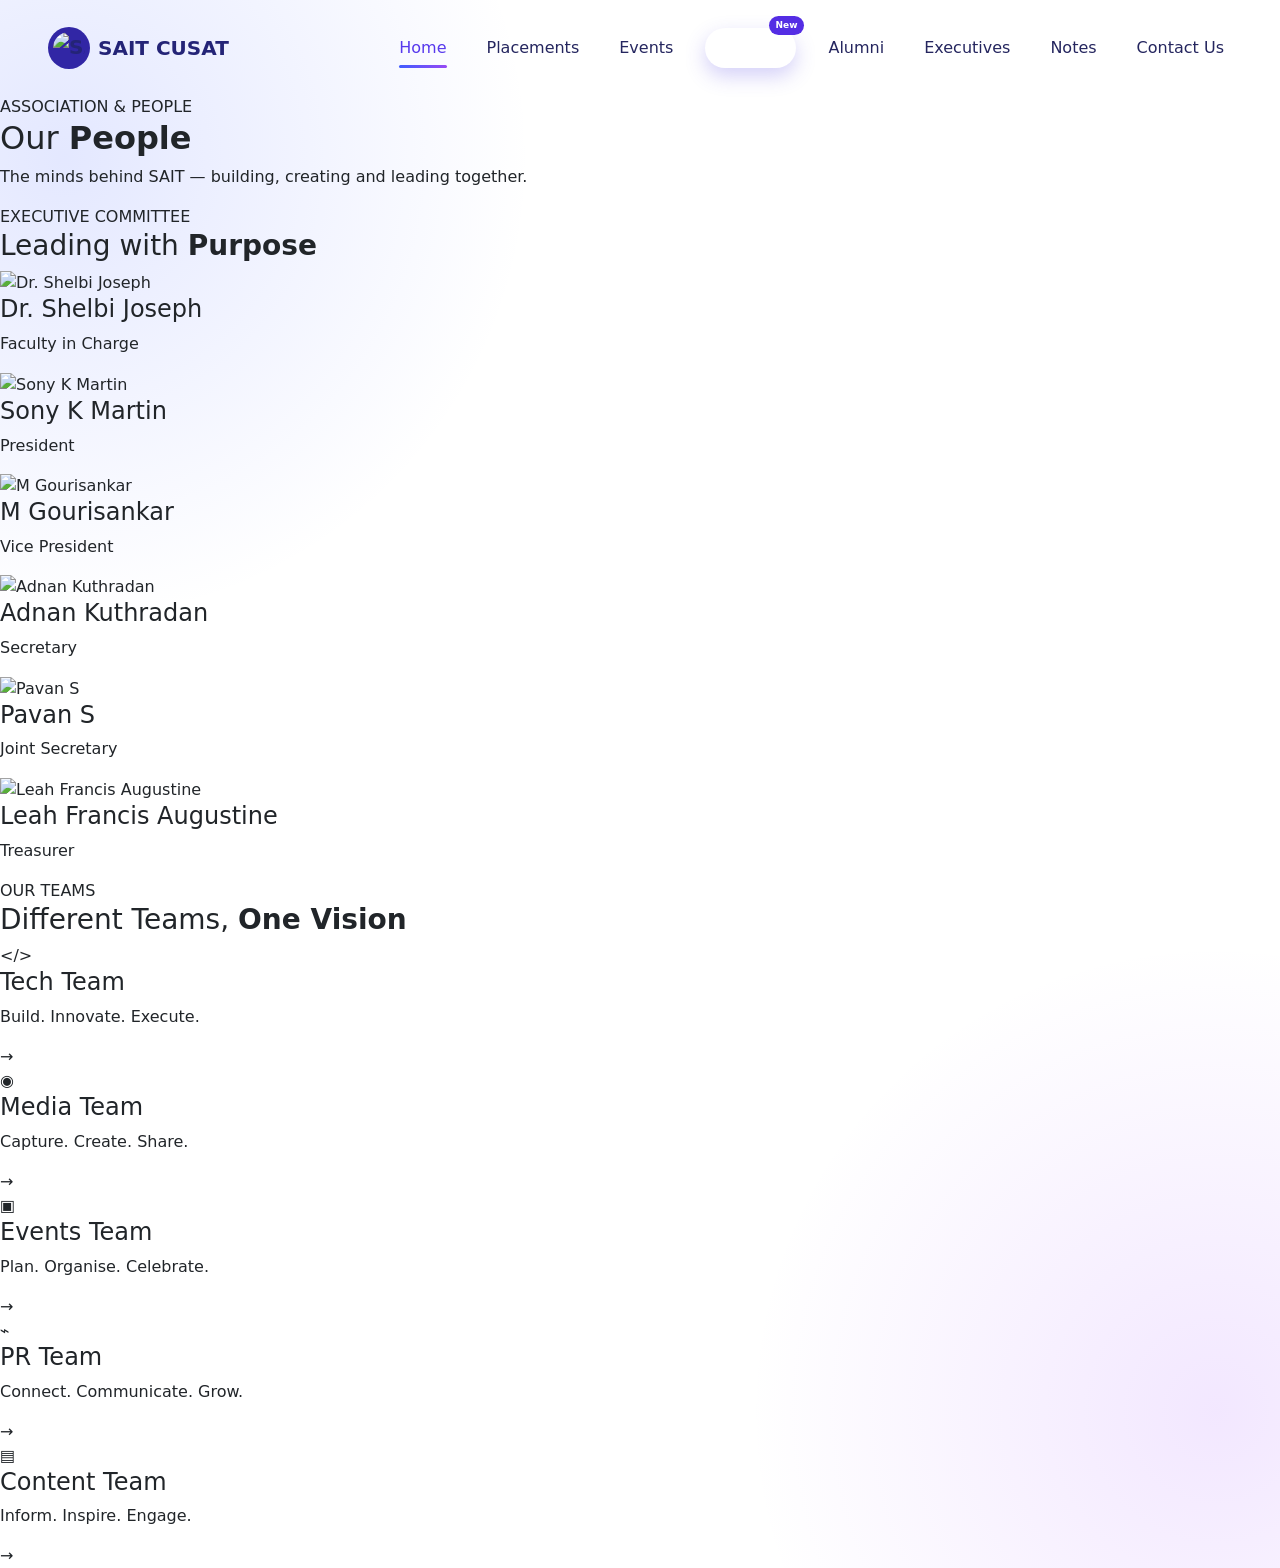
==== executives.html @ 6520ec62 "Add SAIT website HTML2" ====
<!DOCTYPE html>
<html lang="en">
<head>
    <meta charset="UTF-8">
    <meta name="viewport" content="width=device-width, initial-scale=1.0">
    <title>Document</title>
     <link rel="stylesheet" href="executives.css">
         <link rel="stylesheet" href="style.css">
  <!-- Bootstrap -->
    <link
        href="https://cdn.jsdelivr.net/npm/bootstrap@5.3.3/dist/css/bootstrap.min.css"
        rel="stylesheet"
    >

    <!-- Google Font -->
    <link rel="preconnect" href="https://fonts.googleapis.com">
    <link rel="preconnect" href="https://fonts.gstatic.com" crossorigin>

    <link
        href="https://fonts.googleapis.com/css2?family=Inter:wght@400;500;600;700;800&display=swap"
        rel="stylesheet"
    >
</head>
<body>

    <!-- ================= NAVBAR ================= -->

<nav class="navbar navbar-expand-lg navbar-light">

    <div class="container-fluid px-lg-5">

        <!-- Logo -->
        <a class="navbar-brand d-flex align-items-center gap-2" href="#">
            <img
                src="logo-removebg-preview.png"
                alt="SAIT Logo"
                class="nav-logo"
            >

            <span>SAIT CUSAT</span>
        </a>


        <!-- Mobile Button -->
        <button
            class="navbar-toggler"
            type="button"
            data-bs-toggle="collapse"
            data-bs-target="#navbarMenu"
        >
            <span class="navbar-toggler-icon"></span>
        </button>


        <!-- Navigation -->
        <div class="collapse navbar-collapse" id="navbarMenu">

            <ul class="navbar-nav ms-auto align-items-lg-center gap-lg-4">

                <li class="nav-item">
                    <a class="nav-link active" href="index.html">Home</a>
                </li>

                <li class="nav-item">
                    <a class="nav-link" href="#">Placements</a>
                </li>

                <li class="nav-item">
                    <a class="nav-link" href="#">Events</a>
                </li>

                <li class="nav-item hostel-item">

                    <a class="nav-link hostel-btn" href="#">
                        Hostels
                    </a>

                    <span class="new-badge">New</span>

                </li>

                <li class="nav-item">
                    <a class="nav-link" href="#">Alumni</a>
                </li>

                <li class="nav-item">
                    <a class="nav-link" href="executives.html">Executives</a>
                </li>

                <li class="nav-item">
                    <a class="nav-link" href="#">Notes</a>
                </li>

                <li class="nav-item">
                    <a class="nav-link" href="#">Contact Us</a>
                </li>

            </ul>

        </div>

    </div>

</nav>

    <!-- ================= ASSOCIATION & PEOPLE ================= -->
<section class="people-section">

    <!-- Section heading -->
    <div class="section-heading">
        <span>ASSOCIATION & PEOPLE</span>
        <h2>Our <b>People</b></h2>
        <p>The minds behind SAIT — building, creating and leading together.</p>
    </div>


    <!-- ================= EXECUTIVE COMMITTEE ================= -->
    <div class="people-block">

        <div class="block-heading">
            <span>EXECUTIVE COMMITTEE</span>
            <h3>Leading with <b>Purpose</b></h3>
        </div>

        <div class="people-grid">

            <!-- Person card -->
            <div class="person-card">
                <div class="person-image">
                    <img src="images/shelbi.jpg" alt="Dr. Shelbi Joseph">
                </div>
                <div class="person-info">
                    <h4>Dr. Shelbi Joseph</h4>
                    <p>Faculty in Charge</p>
                </div>
            </div>

            <div class="person-card">
                <div class="person-image">
                    <img src="images/sony.jpg" alt="Sony K Martin">
                </div>
                <div class="person-info">
                    <h4>Sony K Martin</h4>
                    <p>President</p>
                </div>
            </div>

            <div class="person-card">
                <div class="person-image">
                    <img src="images/gourisankar.jpg" alt="M Gourisankar">
                </div>
                <div class="person-info">
                    <h4>M Gourisankar</h4>
                    <p>Vice President</p>
                </div>
            </div>

            <div class="person-card">
                <div class="person-image">
                    <img src="images/adnan.jpg" alt="Adnan Kuthradan">
                </div>
                <div class="person-info">
                    <h4>Adnan Kuthradan</h4>
                    <p>Secretary</p>
                </div>
            </div>

            <div class="person-card">
                <div class="person-image">
                    <img src="images/pavan.jpg" alt="Pavan S">
                </div>
                <div class="person-info">
                    <h4>Pavan S</h4>
                    <p>Joint Secretary</p>
                </div>
            </div>

            <div class="person-card">
                <div class="person-image">
                    <img src="images/leah.jpg" alt="Leah Francis Augustine">
                </div>
                <div class="person-info">
                    <h4>Leah Francis Augustine</h4>
                    <p>Treasurer</p>
                </div>
            </div>

        </div>
    </div>


    <!-- ================= OUR TEAMS ================= -->
    <div class="teams-block">

        <div class="block-heading">
            <span>OUR TEAMS</span>
            <h3>Different Teams, <b>One Vision</b></h3>
        </div>

        <div class="teams-grid">

            <div class="team-card">
                <div class="team-icon">&lt;/&gt;</div>
                <h4>Tech Team</h4>
                <p>Build. Innovate. Execute.</p>
                <span class="team-arrow">→</span>
            </div>

            <div class="team-card">
                <div class="team-icon">◉</div>
                <h4>Media Team</h4>
                <p>Capture. Create. Share.</p>
                <span class="team-arrow">→</span>
            </div>

            <div class="team-card">
                <div class="team-icon">▣</div>
                <h4>Events Team</h4>
                <p>Plan. Organise. Celebrate.</p>
                <span class="team-arrow">→</span>
            </div>

            <div class="team-card">
                <div class="team-icon">⌁</div>
                <h4>PR Team</h4>
                <p>Connect. Communicate. Grow.</p>
                <span class="team-arrow">→</span>
            </div>

            <div class="team-card">
                <div class="team-icon">▤</div>
                <h4>Content Team</h4>
                <p>Inform. Inspire. Engage.</p>
                <span class="team-arrow">→</span>
            </div>

        </div>
    </div>

</section>


<!-- Bootstrap JS -->
<script
    src="https://cdn.jsdelivr.net/npm/bootstrap@5.3.3/dist/js/bootstrap.bundle.min.js">
</script>

<script src="script.js"></script>

</body>
</html>
---- style.css ----
/* =========================================
   GLOBAL
========================================= */

* {
    box-sizing: border-box;
}

body {
    margin: 0;
    font-family: "Inter", sans-serif;

    background:
        radial-gradient(
            circle at 5% 10%,
            rgba(103, 127, 255, 0.18),
            transparent 25%
        ),
        radial-gradient(
            circle at 95% 90%,
            rgba(170, 95, 255, 0.15),
            transparent 25%
        ),
        #f6f5ff;

    color: #22256e;
}


/* =========================================
   NAVBAR
========================================= */

.navbar {
    min-height: 95px;
    background: transparent;
}

.navbar-brand {
    font-size: 22px;
    font-weight: 800;
    color: #242477 !important;
}

.nav-logo {
    width: 42px;
    height: 42px;
    object-fit: contain;

    /* Makes the white logo visible on light background */
    background: #3126a5;
    border-radius: 50%;
    padding: 5px;
}


.nav-link {
    color: #25265f !important;

    font-size: 13px;
    font-weight: 600;

    transition: 0.25s ease;
}

.nav-link:hover {
    color: #6844ed !important;
}


/* ACTIVE */

.nav-link.active {
    color: #5739ed !important;
    position: relative;
}

.nav-link.active::after {
    content: "";

    position: absolute;

    left: 8px;
    right: 8px;

    bottom: 0;

    height: 3px;

    border-radius: 20px;

    background: linear-gradient(
        90deg,
        #405cff,
        #9749f4
    );
}


/* HOSTEL */

.hostel-item {
    position: relative;
}

.hostel-btn {
    padding: 8px 16px !important;

    border-radius: 30px;

    color: white !important;

    background: linear-gradient(
        135deg,
        #4a48e9,
        #8249ef
    );

    box-shadow:
        0 8px 20px rgba(83, 67, 226, 0.25);
}

.new-badge {
    position: absolute;

    top: -12px;
    right: -8px;

    font-size: 9px;
    font-weight: 700;

    color: white;

    background: #542de4;

    padding: 3px 7px;

    border-radius: 20px;
}


/* =========================================
   HERO
========================================= */

.hero-card {

    position: relative;

    min-height: 665px;

    overflow: hidden;

    border-radius: 34px;

    background:
        linear-gradient(
            145deg,
            #272b8f,
            #3a3bd0 45%,
            #6846ed 75%,
            #8149e7
        );

    box-shadow:
        0 25px 60px rgba(63, 55, 190, 0.22);
}


/* =========================================
   HERO CONTENT
========================================= */

.hero-content {

    position: relative;

    z-index: 5;

    padding: 65px 70px;
}

.hero-small-title {

    margin-bottom: 20px;

    color: #dcdcff;

    font-size: 16px;

    letter-spacing: 8px;

    font-weight: 500;
}


.hero-content h1 {

    margin: 0;

    color: white;

    font-size: clamp(
        45px,
        5vw,
        70px
    );

    line-height: 1.05;

    font-weight: 800;

    letter-spacing: -2px;
}


.gradient-line {

    width: 90px;
    height: 5px;

    margin-top: 28px;

    border-radius: 10px;

    background:
        linear-gradient(
            90deg,
            #9fd9ff,
            #c47aff
        );
}


.hero-subtitle {

    margin-top: 18px;

    color: #dedbff;

    letter-spacing: 8px;

    font-size: 16px;
}


/* =========================================
   BIG SAIT
========================================= */

.big-sait {

    position: absolute;

    left: 25px;
    bottom: -80px;

    z-index: 3;

    font-size: 310px;

    line-height: 1;

    font-weight: 900;

    letter-spacing: -25px;

    color: transparent;

    -webkit-text-stroke:
        2px rgba(255,255,255,0.75);

    background:
        linear-gradient(
            135deg,
            rgba(255,255,255,0.5),
            rgba(150,190,255,0.1),
            rgba(255,255,255,0.5)
        );

    -webkit-background-clip: text;
}


/* =========================================
   HERO DECORATIONS
========================================= */

.hero-glow {

    position: absolute;

    border-radius: 50%;
}

.glow-one {

    width: 280px;
    height: 280px;

    right: -80px;
    top: -100px;

    background:
        radial-gradient(
            circle,
            rgba(191,119,255,0.8),
            transparent 70%
        );
}

.glow-two {

    width: 400px;
    height: 400px;

    left: -130px;
    bottom: -220px;

    background:
        radial-gradient(
            circle,
            rgba(74,167,255,0.55),
            transparent 70%
        );
}


/* DOTS */

.dot-pattern {

    position: absolute;

    top: 150px;
    right: 60px;

    width: 70px;
    height: 70px;

    opacity: 0.7;

    background-image:
        radial-gradient(
            #c8bcff 2px,
            transparent 2px
        );

    background-size: 14px 14px;
}


/* =========================================
   RIGHT COLUMN
========================================= */

.right-column {

    display: flex;

    flex-direction: column;

    gap: 30px;
}


/* =========================================
   ABOUT CARD
========================================= */

.about-card {

    position: relative;

    min-height: 355px;

    overflow: hidden;

    padding: 38px 40px;

    border-radius: 30px;

    background:
        rgba(255,255,255,0.78);

    border:
        1px solid rgba(255,255,255,0.9);

    box-shadow:
        0 20px 50px rgba(70,65,170,0.12);

    backdrop-filter: blur(20px);
}


.about-card h2 {

    display: flex;

    align-items: center;

    gap: 15px;

    margin-bottom: 18px;

    color: #29258a;

    font-size: 27px;

    font-weight: 800;
}


.about-card h2 span {

    width: 5px;
    height: 30px;

    border-radius: 10px;

    background:
        linear-gradient(
            180deg,
            #4b55ff,
            #9a4dff
        );
}


.about-card p {

    color: #30316d;

    font-size: 13.5px;

    line-height: 1.65;

    margin-bottom: 12px;
}


/* =========================================
   EXPLORE BUTTON
========================================= */

.explore-btn {

    display: flex;

    align-items: center;

    gap: 18px;

    margin-top: 18px;

    padding: 12px 22px;

    border: none;

    border-radius: 30px;

    color: white;

    font-size: 12px;

    font-weight: 700;

    letter-spacing: 1px;

    background:
        linear-gradient(
            135deg,
            #4050ff,
            #8848ed
        );

    box-shadow:
        0 10px 25px rgba(76,68,238,0.3);

    transition: 0.3s ease;
}

.explore-btn:hover {

    transform: translateY(-3px);

    box-shadow:
        0 15px 30px rgba(76,68,238,0.4);
}

.explore-btn span {

    font-size: 20px;

    line-height: 0;
}


/* =========================================
   ABOUT DECORATIONS
========================================= */

.about-decoration {

    position: absolute;

    width: 150px;
    height: 150px;

    right: -65px;
    top: -65px;

    border-radius: 50%;

    background:
        linear-gradient(
            135deg,
            rgba(139,101,255,0.25),
            rgba(82,169,255,0.15)
        );
}


.about-dots {

    position: absolute;

    right: 30px;
    bottom: 25px;

    width: 60px;
    height: 60px;

    background-image:
        radial-gradient(
            #a28bff 2px,
            transparent 2px
        );

    background-size: 12px 12px;
}


/* =========================================
   LOGO CARD
========================================= */

.logo-card {

    position: relative;

    height: 280px;

    overflow: hidden;

    display: flex;

    justify-content: center;

    align-items: center;

    border-radius: 30px;

    background:
        linear-gradient(
            135deg,
            #292b91,
            #493bd2 45%,
            #7d48e8
        );

    box-shadow:
        0 20px 50px rgba(65,54,190,0.2);
}


/* ACTUAL SAIT LOGO */

.main-logo {

    position: relative;

    z-index: 5;

    width: 220px;
    height: 220px;

    object-fit: contain;

    filter:
        drop-shadow(
            0 0 18px
            rgba(255,255,255,0.3)
        );
}


/* CIRCLES */

.circle-decoration {

    position: absolute;

    border-radius: 50%;

    border: 1px solid rgba(255,255,255,0.15);
}


.circle-one {

    width: 320px;
    height: 320px;

    left: -150px;
    bottom: -190px;

    background:
        radial-gradient(
            circle,
            rgba(90,185,255,0.35),
            transparent 65%
        );
}


.circle-two {

    width: 250px;
    height: 250px;

    right: -100px;
    top: -150px;

    background:
        radial-gradient(
            circle,
            rgba(201,123,255,0.4),
            transparent 65%
        );
}


/* =========================================
   RESPONSIVE
========================================= */

@media (max-width: 991px) {

    .navbar {
        padding: 15px;
    }

    .nav-link {
        padding: 10px !important;
    }

    .hostel-item {
        width: fit-content;
    }

    .hero-card {
        min-height: 580px;
    }

    .right-column {
        margin-top: 0;
    }

}


@media (max-width: 576px) {

    .navbar-brand {
        font-size: 19px;
    }

    .nav-logo {
        width: 38px;
        height: 38px;
    }

    .hero-card {
        min-height: 480px;

        border-radius: 24px;
    }

    .hero-content {
        padding: 40px 30px;
    }

    .hero-small-title {
        font-size: 10px;
        letter-spacing: 4px;
    }

    .hero-content h1 {
        font-size: 36px;
    }

    .hero-subtitle {
        font-size: 12px;
        letter-spacing: 5px;
    }

    .big-sait {
        font-size: 165px;

        left: 10px;

        bottom: -35px;
    }

    .about-card {
        padding: 28px;
    }

    .about-card h2 {
        font-size: 23px;
    }

    .about-card p {
        font-size: 13px;
    }

    .logo-card {
        height: 250px;
    }

    .main-logo {
        width: 190px;
        height: 190px;
    }

}


 /* =========================================
   UPCOMING EVENTS
========================================= */

.events-section {
    padding: 90px 0 50px;
    overflow: hidden;
}


/* HEADER */

.events-header {
    display: flex;
    align-items: end;
    justify-content: space-between;

    margin-bottom: 35px;
}


.section-label {
    margin-bottom: 8px;

    font-size: 11px;
    font-weight: 700;

    letter-spacing: 4px;

    color: #7655ed;
}


.events-header h2 {
    margin: 0;

    font-size: clamp(35px, 4vw, 55px);

    font-weight: 800;

    letter-spacing: -2px;

    color: #242568;
}


.events-header h2 span {
    background:
        linear-gradient(
            90deg,
            #4358ff,
            #8c48ed
        );

    -webkit-background-clip: text;
    -webkit-text-fill-color: transparent;
}


/* VIEW ALL */

.view-all-btn {
    display: flex;
    align-items: center;
    gap: 15px;

    padding: 12px 20px;

    border: 1px solid #d9d4ff;

    border-radius: 30px;

    background: white;

    color: #4435b9;

    font-size: 12px;
    font-weight: 700;

    transition: 0.3s;
}

.view-all-btn span {
    font-size: 18px;
}

.view-all-btn:hover {
    color: white;

    background:
        linear-gradient(
            135deg,
            #4555ef,
            #8849ed
        );

    transform: translateY(-2px);
}


/* =========================================
   HORIZONTAL GRID
========================================= */
/* =========================================
   UPCOMING EVENTS
========================================= */

.events-section {
    width: 100%;
    padding: 80px 5%;
    background: #f7f6ff;
    overflow: hidden;
}

.events-container {
    max-width: 1500px;
    margin: auto;
}


/* ---------- HEADER ---------- */

.events-heading {
    display: flex;
    justify-content: space-between;
    align-items: flex-end;
    margin-bottom: 35px;
}

.events-heading span {
    color: #7257ff;
    font-size: 15px;
    font-weight: 700;
    letter-spacing: 1.5px;
}

.events-heading h2 {
    margin: 5px 0 0;
    font-size: 48px;
    line-height: 1;
    color: #10144c;
    font-weight: 800;
}

.events-heading h2 b {
    color: #9b4dff;
}


/* ---------- VIEW ALL ---------- */

.view-all-btn {
    border: 1.5px solid #8c7aff;
    background: transparent;
    color: #25205f;
    padding: 12px 22px;
    border-radius: 30px;
    font-weight: 700;
    font-size: 15px;
    cursor: pointer;
    transition: 0.3s;
}

.view-all-btn span {
    color: #b6b2b2;
    margin-left: 8px;
}
 
.view-all-btn:hover {
    background: #7257ff;
    color: white;
}


/* =========================================
   IMPORTANT:
   EXACTLY 4 CARDS IN ONE ROW
========================================= */

.events-grid {
    width: 100%;
    display: grid;
    grid-template-columns: repeat(4, minmax(0, 1fr));
    gap: 30px;
}


/* =========================================
   CARD
========================================= */

.event-card {
    width: 100%;
    height: 500px;
    perspective: 1600px;
}


/* ---------- INNER ---------- */

.event-card-inner {
    position: relative;
    width: 100%;
    height: 100%;

    transform-style: preserve-3d;

    transition:
        transform 0.8s cubic-bezier(0.4, 0.2, 0.2, 1);
}


/* =========================================
   FLIP
   RIGHT → LEFT
========================================= */

.event-card:hover .event-card-inner {
    transform: rotateY(-180deg);
}


/* ---------- BOTH SIDES ---------- */

.event-card-front,
.event-card-back {
    position: absolute;
    inset: 0;

    width: 100%;
    height: 100%;

    border-radius: 24px;

    overflow: hidden;

    backface-visibility: hidden;
    -webkit-backface-visibility: hidden;
}


/* =========================================
   FRONT
========================================= */

.event-card-front {
    background: #ffffff;

    border: 1px solid #e5e1ff;

    box-shadow:
        0 15px 35px rgba(63, 52, 160, 0.12);
}


/* ---------- IMAGE ---------- */

.event-image {
    position: relative;
    width: 100%;
    height: 250px;
    overflow: hidden;
}

.event-image img {
    width: 100%;
    height: 100%;
    object-fit: cover;

    transition: transform 0.5s ease;
}

.event-card:hover .event-image img {
    transform: scale(1.05);
}


/* ---------- DATE ---------- */

.event-date {
    position: absolute;

    top: 15px;
    right: 15px;

    width: 58px;
    height: 58px;

    border-radius: 16px;

    background: linear-gradient(
        135deg,
        #765cff,
        #a64dff
    );

    color: white;

    display: flex;
    flex-direction: column;

    align-items: center;
    justify-content: center;

    box-shadow: 0 8px 20px rgba(93, 65, 230, 0.3);
}

.event-date strong {
    font-size: 20px;
    line-height: 20px;
}

.event-date small {
    font-size: 11px;
    font-weight: 700;
}


/* =========================================
   FRONT CONTENT
========================================= */

.event-front-content {
    height: 250px;
    padding: 25px 24px 18px;

    display: flex;
    flex-direction: column;
}

.event-category {
    color: #7655ff;
    font-size: 12px;
    font-weight: 800;
    letter-spacing: 1px;
}

.event-front-content h3 {
    color: #10144c;

    font-size: 22px;

    line-height: 1.2;

    margin: 8px 0 10px;

    font-weight: 800;
}

.event-front-content p {
    color: #5b5c80;

    font-size: 14px;

    line-height: 1.55;

    margin: 0;
}


/* ---------- BOTTOM ---------- */

.event-bottom {
    margin-top: auto;

    display: flex;
    align-items: center;
    justify-content: space-between;
}

.event-bottom span {
    height: 1px;
    flex: 1;
    background: #d8d1ff;
    margin-right: 15px;
}

.event-number {
    width: 42px;
    height: 42px;

    border-radius: 50%;

    display: flex;
    align-items: center;
    justify-content: center;

    background: #f0edff;

    color: #795cff;

    font-weight: 800;
}


/* =========================================
   BACK
========================================= */

.event-card-back {

    transform: rotateY(180deg);

    padding: 30px 28px;

    color: white;

    background:
        radial-gradient(
            circle at 90% 90%,
            rgba(143, 67, 255, 0.8),
            transparent 35%
        ),
        linear-gradient(
            135deg,
            #272583,
            #4535ca,
            #7039dd
        );

    display: flex;
    flex-direction: column;
}


/* ---------- BACK NUMBER ---------- */

.back-number {
    position: absolute;

    top: 12px;
    right: 20px;

    font-size: 65px;

    font-weight: 900;

    color: rgba(255,255,255,0.12);
}


/* ---------- BACK TEXT ---------- */

.back-category {
    font-size: 12px;
    font-weight: 700;

    letter-spacing: 1.5px;

    color: #d8ceff;

    margin-bottom: 8px;
}

.event-card-back h3 {
    font-size: 24px;

    line-height: 1.2;

    margin: 0 50px 12px 0;

    font-weight: 800;
}

.back-description {
    color: #e5e3ff;

    font-size: 13px;

    line-height: 1.5;

    margin: 0 0 18px;
}


/* =========================================
   DETAILS
========================================= */

.event-details {
    display: flex;
    flex-direction: column;

    gap: 11px;
}

.detail {
    display: flex;
    align-items: center;

    gap: 12px;
}

.detail i {
    width: 30px;
    height: 30px;

    flex-shrink: 0;

    border-radius: 8px;

    background: rgba(255,255,255,0.13);

    display: flex;
    align-items: center;
    justify-content: center;

    font-style: normal;
}

.detail div {
    display: flex;
    flex-direction: column;
}

.detail small {
    font-size: 9px;

    letter-spacing: 1px;

    color: #c8c1ff;

    font-weight: 700;
}

.detail span {
    font-size: 12px;

    color: white;
}


/* =========================================
   REGISTER BUTTON
========================================= */

.register-btn {

    margin-top: auto;

    width: 100%;

    border: none;

    border-radius: 30px;

    padding: 13px;

    background:
        linear-gradient(
            90deg,
            #a34cff,
            #3d9eff
        );

    color: white;

    font-size: 14px;

    font-weight: 800;

    cursor: pointer;

    transition: 0.3s;
}

.register-btn span {
    margin-left: 8px;
}

.register-btn:hover {
    transform: translateY(-2px);

    box-shadow:
        0 8px 20px rgba(74, 108, 255, 0.35);
}


/* =========================================
   RESPONSIVE
========================================= */

@media (max-width: 1200px) {

    .events-grid {
        grid-template-columns: repeat(2, 1fr);
    }

}


@media (max-width: 650px) {

    .events-section {
        padding: 60px 20px;
    }

    .events-heading {
        align-items: flex-start;
        flex-direction: column;
        gap: 20px;
    }

    .events-heading h2 {
        font-size: 38px;
    }

    .events-grid {
        grid-template-columns: 1fr;
    }

    .event-card {
        height: 500px;
    }

}
/* =====================================================
   PLACEMENTS & RECRUITERS
===================================================== */

.placement-section {
  position: relative;
  padding: 110px 7%;
  overflow: hidden;
  background:
    radial-gradient(
      circle at 85% 20%,
      rgba(120, 76, 220, 0.35),
      transparent 30%
    ),
    radial-gradient(
      circle at 15% 80%,
      rgba(50, 80, 220, 0.25),
      transparent 30%
    ),
    linear-gradient(
      135deg,
      #11144f,
      #19145c,
      #2a176d
    );
}


/* Decorative glow */

.placement-section::before {
  content: "";
  position: absolute;
  width: 450px;
  height: 450px;
  border-radius: 50%;
  background: rgba(143, 92, 255, 0.15);
  filter: blur(80px);
  top: -200px;
  right: -150px;
}

.placement-section::after {
  content: "";
  position: absolute;
  width: 350px;
  height: 350px;
  border-radius: 50%;
  background: rgba(72, 107, 255, 0.12);
  filter: blur(80px);
  bottom: -150px;
  left: -100px;
}


/* Main container */

.placement-container {
  position: relative;
  z-index: 2;

  max-width: 1400px;
  margin: auto;

  display: grid;
  grid-template-columns: 0.85fr 1.15fr;
  gap: 80px;
  align-items: center;
}


/* =====================================================
   LEFT SIDE
===================================================== */

.placement-info {
  color: white;
}

.placement-tag {
  display: inline-block;

  padding: 8px 16px;

  border: 1px solid rgba(255,255,255,0.3);
  border-radius: 30px;

  font-size: 12px;
  font-weight: 700;

  letter-spacing: 2px;

  color: #d8c8ff;

  margin-bottom: 25px;
}


.placement-info h2 {
  margin: 0;

  font-size: clamp(42px, 5vw, 72px);

  line-height: 1.02;

  font-weight: 800;

  letter-spacing: -2px;
}


.placement-info h2 span {
  background: linear-gradient(
    90deg,
    #bda1ff,
    #e3c9ff
  );

  -webkit-background-clip: text;
  -webkit-text-fill-color: transparent;
}


.placement-info > p {
  max-width: 540px;

  margin: 28px 0;

  color: rgba(255,255,255,0.7);

  font-size: 16px;

  line-height: 1.8;
}


/* =====================================================
   PLACEMENT STATS
===================================================== */

.placement-stats {
  display: flex;

  gap: 35px;

  margin: 35px 0;
}


.placement-stat {
  position: relative;
}


.placement-stat:not(:last-child)::after {
  content: "";

  position: absolute;

  right: -18px;
  top: 5px;

  width: 1px;
  height: 55px;

  background: rgba(255,255,255,0.2);
}


.placement-stat h3 {
  margin: 0;

  font-size: 32px;

  color: white;

  font-weight: 800;
}


.placement-stat p {
  margin: 4px 0 0;

  color: rgba(255,255,255,0.55);

  font-size: 12px;
}


/* Button */

.placement-btn {
  display: inline-flex;

  align-items: center;
  gap: 12px;

  padding: 14px 22px;

  color: white;

  text-decoration: none;

  border: 1px solid rgba(255,255,255,0.25);

  border-radius: 50px;

  background: rgba(255,255,255,0.08);

  backdrop-filter: blur(10px);

  transition: 0.3s ease;
}


.placement-btn span {
  font-size: 20px;

  transition: 0.3s ease;
}


.placement-btn:hover {
  color: white;

  background: rgba(255,255,255,0.16);

  transform: translateY(-3px);
}


.placement-btn:hover span {
  transform: translate(4px,-4px);
}


/* =====================================================
   RECRUITER SIDE
===================================================== */

.recruiter-area {
  position: relative;
}


.recruiter-heading {
  margin-bottom: 30px;
}


.recruiter-heading span {
  color: #bca6ff;

  font-size: 12px;

  font-weight: 700;

  letter-spacing: 2px;
}
.placement-stat span{
  color: #eeeeee;
}

.recruiter-heading h3 {
  margin: 8px 0 0;

  color: white;

  font-size: 28px;

  font-weight: 700;
}


/* =====================================================
   LOGO WALL
===================================================== */

.recruiter-wall {
  display: grid;

  grid-template-columns: repeat(3, 1fr);

  gap: 14px;
}


/* Logo item */

.recruiter-logo {
  height: 105px;

  display: flex;

  align-items: center;
  justify-content: center;

  padding: 20px;

  border: 1px solid rgba(255,255,255,0.09);

  border-radius: 18px;

  background: rgba(255,255,255,0.055);

  backdrop-filter: blur(15px);

  transition:
    transform 0.35s ease,
    background 0.35s ease,
    border 0.35s ease,
    opacity 0.35s ease;

  opacity: 0.7;
}


/* Logo */

.recruiter-logo img {
  max-width: 120px;

  max-height: 55px;

  object-fit: contain;

  filter:
    grayscale(100%)
    brightness(0)
    invert(1);

  opacity: 0.85;

  transition: 0.35s ease;
}


/* Hover */

.recruiter-logo:hover {
  transform: translateY(-7px) scale(1.04);

  background: rgba(255,255,255,0.14);

  border-color: rgba(190,160,255,0.55);

  opacity: 1;

  box-shadow:
    0 15px 40px rgba(0,0,0,0.2);
}


.recruiter-logo:hover img {
  filter: none;

  opacity: 1;

  transform: scale(1.08);
}


/* Featured logo */

.recruiter-logo.featured {
  background:
    linear-gradient(
      135deg,
      rgba(143,92,255,0.25),
      rgba(255,255,255,0.08)
    );

  border-color: rgba(190,160,255,0.3);

  transform: translateY(-8px);
}


.recruiter-logo.featured img {
  filter: none;

  opacity: 1;
}


/* Bottom text */

.recruiter-note {
  margin-top: 22px;

  text-align: right;

  color: rgba(255,255,255,0.45);

  font-size: 12px;

  font-style: italic;
}


/* =====================================================
   RESPONSIVE
===================================================== */

@media (max-width: 1100px) {

  .placement-container {
    grid-template-columns: 1fr;

    gap: 60px;
  }

  .placement-info {
    text-align: center;
  }

  .placement-info > p {
    margin-left: auto;
    margin-right: auto;
  }

  .placement-stats {
    justify-content: center;
  }

  .recruiter-heading {
    text-align: center;
  }

  .recruiter-note {
    text-align: center;
  }
}


@media (max-width: 650px) {

  .placement-section {
    padding: 75px 20px;
  }

  .placement-info h2 {
    font-size: 42px;
  }

  .placement-stats {
    gap: 20px;
  }

  .placement-stat h3 {
    font-size: 25px;
  }

  .placement-stat:not(:last-child)::after {
    right: -11px;
  }

  .recruiter-wall {
    grid-template-columns: repeat(2, 1fr);
  }

  .recruiter-logo {
    height: 90px;
  }

  .recruiter-logo img {
    max-width: 95px;
  }
}
/* =====================================================
   FEATURED ALUMNI
===================================================== */

.alumni-section {
  padding: 120px 7%;
  background: #f7f5ff;
  overflow: hidden;
}


.alumni-container {
  max-width: 1400px;
  margin: auto;
}


/* =====================================================
   HEADING
===================================================== */

.alumni-heading {
  display: flex;
  justify-content: space-between;
  align-items: flex-end;
  gap: 50px;
  margin-bottom: 55px;
}


.alumni-tag {
  display: inline-block;

  font-size: 12px;
  font-weight: 800;

  letter-spacing: 2px;

  color: #6b4bd8;

  margin-bottom: 18px;
}


.alumni-heading h2 {
  margin: 0;

  font-size: clamp(45px, 5vw, 70px);

  line-height: 1;

  letter-spacing: -3px;

  color: #18164a;
}


.alumni-heading h2 span {
  color: #7354dc;
}


.alumni-heading > p {
  max-width: 430px;

  margin: 0;

  color: #68677b;

  line-height: 1.8;

  font-size: 15px;
}


/* =====================================================
   MAIN FEATURE
===================================================== */

.alumni-feature {
  display: grid;

  grid-template-columns: 0.85fr 1.15fr;

  min-height: 570px;

  border-radius: 35px;

  overflow: hidden;

  background: #19164f;

  box-shadow:
    0 25px 70px rgba(48, 39, 120, 0.15);
}


/* =====================================================
   IMAGE
===================================================== */

.alumni-image {
  position: relative;

  min-height: 570px;

  overflow: hidden;

  background: linear-gradient(
    145deg,
    #4032a1,
    #7c52dc
  );
}


.alumni-image::after {
  content: "";

  position: absolute;

  inset: 0;

  background:
    linear-gradient(
      to top,
      rgba(10, 8, 45, 0.6),
      transparent 50%
    );
}


.alumni-image img {
  width: 100%;
  height: 100%;

  object-fit: cover;

  display: block;

  transition: transform 0.7s ease;
}


.alumni-feature:hover .alumni-image img {
  transform: scale(1.04);
}


.alumni-image-label {
  position: absolute;

  z-index: 2;

  left: 30px;
  bottom: 30px;

  padding: 9px 15px;

  border-radius: 30px;

  background: rgba(255,255,255,0.15);

  border: 1px solid rgba(255,255,255,0.3);

  backdrop-filter: blur(10px);

  color: white;

  font-size: 10px;

  font-weight: 700;

  letter-spacing: 1.5px;
}

/* =====================================================
   ALUMNI SLIDER ANIMATION
===================================================== */

.alumni-image img,
.alumni-quote,
.alumni-person {
  transition:
    opacity 0.25s ease,
    transform 0.25s ease;
}


/* temporary fade while changing */

.alumni-changing {
  opacity: 0;
  transform: translateY(8px);
}


/* Make the image stay nicely positioned */

.alumni-image img {
  object-position: center top;
}


/* Keep content stable */

.alumni-content {
  min-width: 0;
}


/* Better quote spacing */

.alumni-quote {
  min-height: 130px;
}

/* =====================================================
   CONTENT
===================================================== */

.alumni-content {
  position: relative;

  padding: 65px 65px 40px;

  color: white;

  display: flex;

  flex-direction: column;
}


.quote-mark {
  font-family: Georgia, serif;

  font-size: 100px;

  line-height: 0.6;

  color: #9c7cff;

  opacity: 0.8;
}


.alumni-quote {
  max-width: 650px;

  margin: 25px 0 45px;

  font-size: clamp(21px, 2vw, 28px);

  line-height: 1.55;

  color: rgba(255,255,255,0.88);
}


.alumni-person {
  margin-top: auto;
}


.alumni-person h3 {
  margin: 0 0 10px;

  font-size: 28px;
}


.alumni-person p {
  margin: 0 0 14px;

  color: rgba(255,255,255,0.55);

  font-size: 13px;
}


.alumni-person p span {
  margin: 0 6px;

  color: #a990ff;
}


.alumni-person strong {
  display: block;

  color: #c7b9ff;

  font-size: 15px;
}


.alumni-person small {
  display: block;

  margin-top: 4px;

  color: rgba(255,255,255,0.5);

  font-size: 12px;
}


/* =====================================================
   BOTTOM
===================================================== */

.alumni-bottom {
  display: flex;

  align-items: center;

  justify-content: space-between;

  margin-top: 45px;

  padding-top: 25px;

  border-top: 1px solid rgba(255,255,255,0.12);
}


.alumni-count {
  display: flex;

  align-items: center;

  gap: 12px;

  color: rgba(255,255,255,0.5);

  font-size: 12px;
}


.alumni-count span:first-child {
  color: white;

  font-weight: 700;
}


.alumni-count div {
  width: 80px;

  height: 1px;

  background: rgba(255,255,255,0.25);
}


.alumni-arrows {
  display: flex;

  gap: 10px;
}


.alumni-arrows button {
  width: 45px;
  height: 45px;

  border-radius: 50%;

  border: 1px solid rgba(255,255,255,0.2);

  background: transparent;

  color: white;

  font-size: 18px;

  cursor: pointer;

  transition: 0.3s ease;
}


.alumni-arrows button:hover {
  background: #7354dc;

  border-color: #7354dc;

  transform: translateY(-3px);
}


/* =====================================================
   MINI ALUMNI
===================================================== */

.alumni-mini-grid {
  display: grid;

  grid-template-columns: 1fr 1fr 0.8fr;

  gap: 18px;

  margin-top: 20px;
}


.alumni-mini {
  position: relative;

  display: flex;

  align-items: center;

  gap: 20px;

  min-height: 125px;

  padding: 25px;

  border-radius: 22px;

  background: white;

  border: 1px solid #e8e4f5;

  transition: 0.3s ease;
}


.alumni-mini:hover {
  transform: translateY(-5px);

  border-color: #b8a7f0;

  box-shadow:
    0 15px 35px rgba(75, 58, 150, 0.1);
}


.mini-number {
  color: #8d7ac8;

  font-size: 12px;

  font-weight: 800;
}


.alumni-mini h4 {
  margin: 0 0 5px;

  color: #242052;

  font-size: 17px;
}


.alumni-mini p {
  margin: 0 0 5px;

  color: #85819a;

  font-size: 11px;
}


.alumni-mini span {
  color: #6952c9;

  font-size: 11px;

  font-weight: 600;
}


.mini-arrow {
  margin-left: auto;

  font-size: 20px;

  color: #7354dc;
}


/* =====================================================
   EXPLORE CARD
===================================================== */

.alumni-view {
  display: flex;

  flex-direction: column;

  justify-content: center;

  padding: 30px;

  border-radius: 22px;

  text-decoration: none;

  background:
    linear-gradient(
      135deg,
      #7354dc,
      #4935a9
    );

  color: white;

  transition: 0.3s ease;
}


.alumni-view:hover {
  transform: translateY(-5px);

  color: white;

  box-shadow:
    0 15px 35px rgba(74, 52, 170, 0.25);
}


.alumni-view span {
  font-size: 11px;

  text-transform: uppercase;

  letter-spacing: 1.5px;

  opacity: 0.65;

  margin-bottom: 10px;
}


.alumni-view strong {
  font-size: 21px;
}


.alumni-view i {
  font-style: normal;

  margin-left: 8px;
}


/* =====================================================
   RESPONSIVE
===================================================== */

@media (max-width: 1000px) {

  .alumni-heading {
    flex-direction: column;

    align-items: flex-start;
  }


  .alumni-feature {
    grid-template-columns: 1fr;
  }


  .alumni-image {
    min-height: 420px;
  }


  .alumni-mini-grid {
    grid-template-columns: 1fr;
  }
}


@media (max-width: 600px) {

  .alumni-section {
    padding: 80px 20px;
  }


  .alumni-heading h2 {
    font-size: 45px;

    letter-spacing: -2px;
  }


  .alumni-content {
    padding: 45px 25px 30px;
  }


  .alumni-image {
    min-height: 350px;
  }


  .alumni-quote {
    font-size: 19px;
  }


  .alumni-person h3 {
    font-size: 23px;
  }


  .alumni-bottom {
    margin-top: 35px;
  }


  .alumni-mini {
    padding: 20px;
  }

}
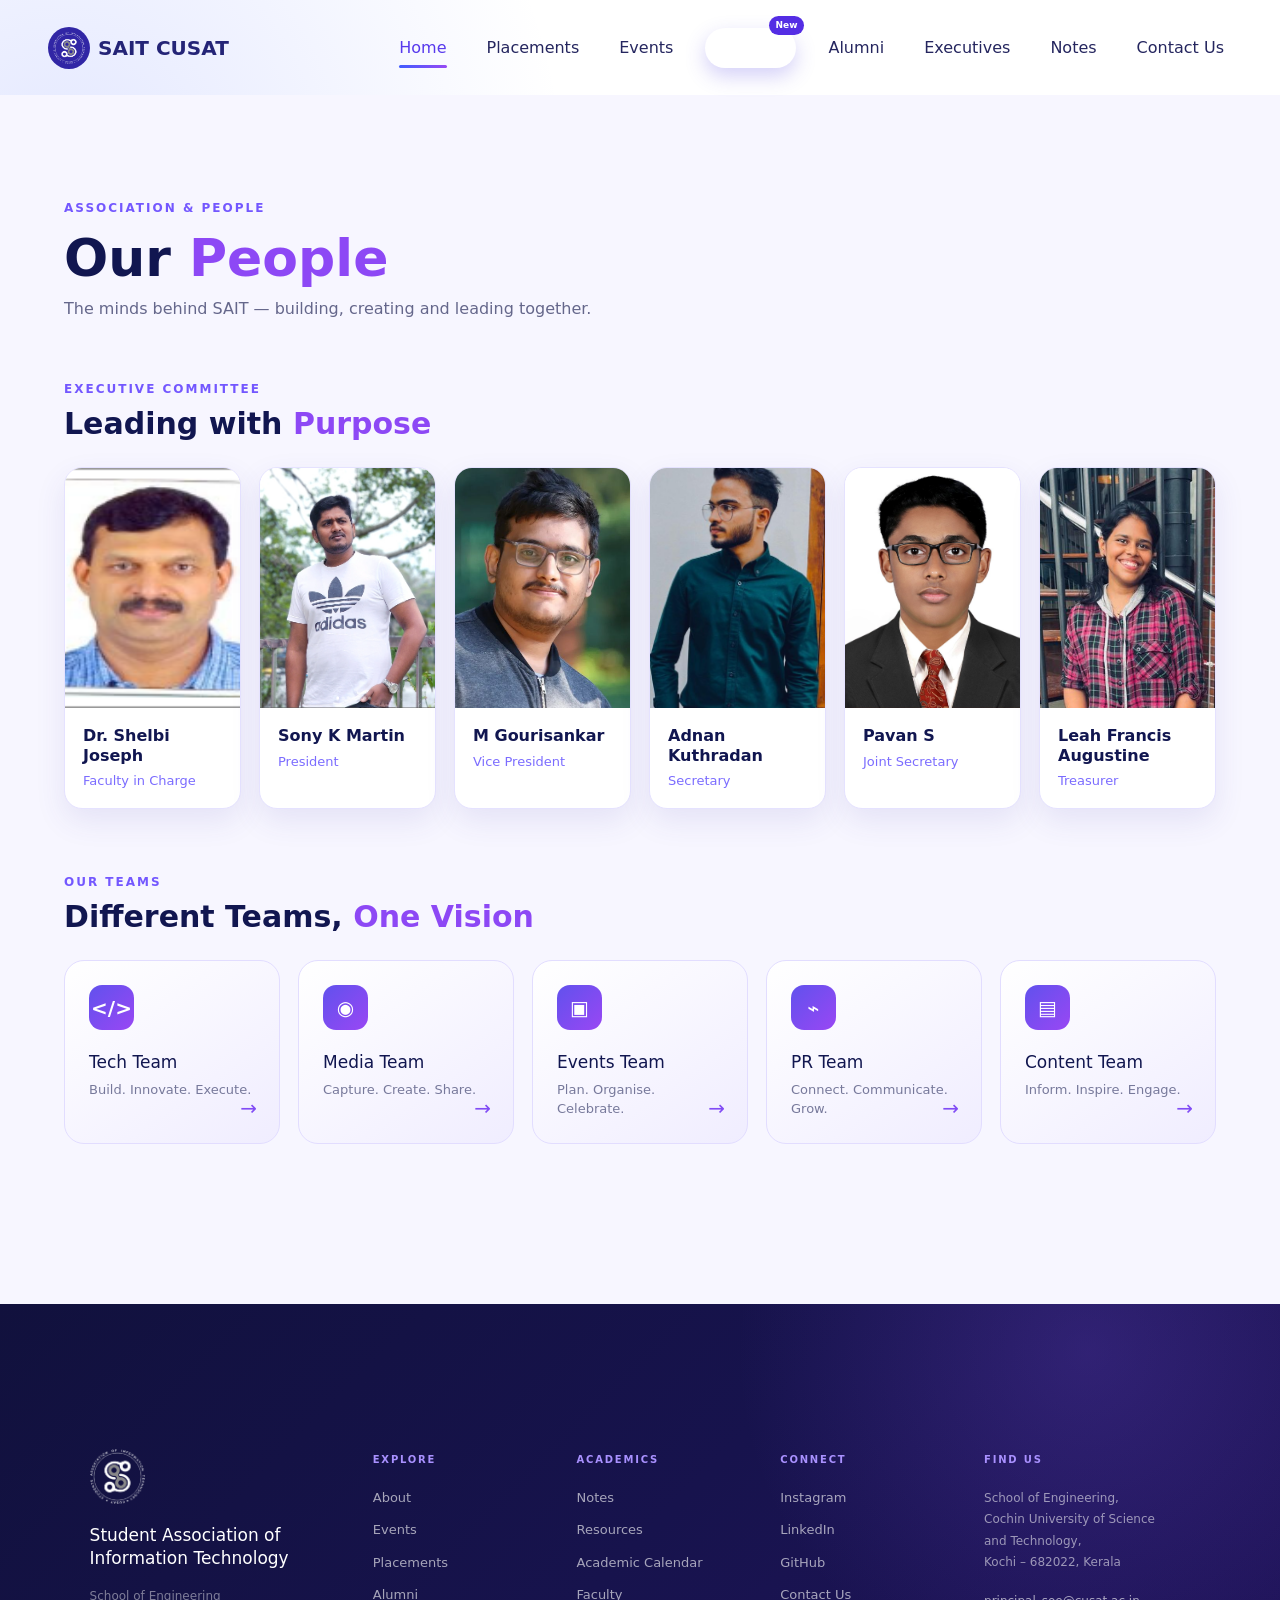
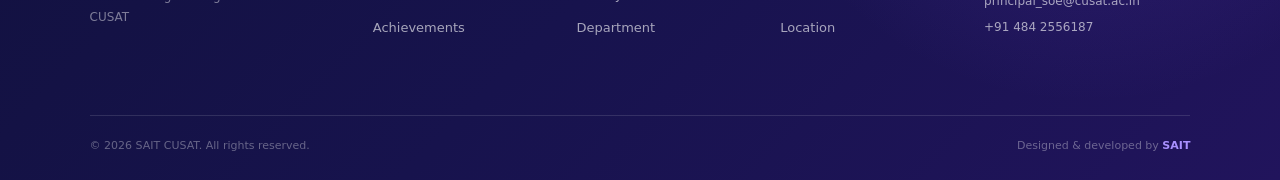
==== commit 5e6b796d: "Update website" ====
--- a/executives.html
+++ b/executives.html
@@ -62,11 +62,11 @@
                 </li>
 
                 <li class="nav-item">
-                    <a class="nav-link" href="#">Placements</a>
-                </li>
-
-                <li class="nav-item">
-                    <a class="nav-link" href="#">Events</a>
+                    <a class="nav-link" href="#placements">Placements</a>
+                </li>
+
+                <li class="nav-item">
+                    <a class="nav-link" href="#events">Events</a>
                 </li>
 
                 <li class="nav-item hostel-item">
@@ -80,7 +80,7 @@
                 </li>
 
                 <li class="nav-item">
-                    <a class="nav-link" href="#">Alumni</a>
+                    <a class="nav-link" href="#alumni">Alumni</a>
                 </li>
 
                 <li class="nav-item">
@@ -127,7 +127,7 @@
             <!-- Person card -->
             <div class="person-card">
                 <div class="person-image">
-                    <img src="images/shelbi.jpg" alt="Dr. Shelbi Joseph">
+                    <img src="./shelbi.png" alt="Dr. Shelbi Joseph">
                 </div>
                 <div class="person-info">
                     <h4>Dr. Shelbi Joseph</h4>
@@ -137,7 +137,7 @@
 
             <div class="person-card">
                 <div class="person-image">
-                    <img src="images/sony.jpg" alt="Sony K Martin">
+                    <img src="./sony.png" alt="Sony K Martin">
                 </div>
                 <div class="person-info">
                     <h4>Sony K Martin</h4>
@@ -147,7 +147,7 @@
 
             <div class="person-card">
                 <div class="person-image">
-                    <img src="images/gourisankar.jpg" alt="M Gourisankar">
+                    <img src="./m.png" alt="M Gourisankar">
                 </div>
                 <div class="person-info">
                     <h4>M Gourisankar</h4>
@@ -157,7 +157,7 @@
 
             <div class="person-card">
                 <div class="person-image">
-                    <img src="images/adnan.jpg" alt="Adnan Kuthradan">
+                    <img src="./adnan.png" alt="Adnan Kuthradan">
                 </div>
                 <div class="person-info">
                     <h4>Adnan Kuthradan</h4>
@@ -167,7 +167,7 @@
 
             <div class="person-card">
                 <div class="person-image">
-                    <img src="images/pavan.jpg" alt="Pavan S">
+                    <img src="./pavan.jpg" alt="Pavan S">
                 </div>
                 <div class="person-info">
                     <h4>Pavan S</h4>
@@ -177,7 +177,7 @@
 
             <div class="person-card">
                 <div class="person-image">
-                    <img src="images/leah.jpg" alt="Leah Francis Augustine">
+                    <img src="./leah.png" alt="Leah Francis Augustine">
                 </div>
                 <div class="person-info">
                     <h4>Leah Francis Augustine</h4>
@@ -239,6 +239,118 @@
 
 </section>
 
+<footer class="site-footer">
+  <!-- FOOTER CONTENT -->
+  <div class="footer-content">
+
+    <!-- BRAND -->
+    <div class="footer-brand">
+
+      <div class="footer-logo">
+        <img src="logo-removebg-preview.png" alt="SAIT Logo">
+      </div>
+
+      <h3>
+        Student Association of<br>
+        Information Technology
+      </h3>
+
+      <p>
+        School of Engineering<br>
+        CUSAT
+      </p>
+
+    </div>
+
+
+    <!-- EXPLORE -->
+    <div class="footer-column">
+
+      <h4>EXPLORE</h4>
+
+      <a href="#about">About</a>
+      <a href="#events">Events</a>
+      <a href="#placements">Placements</a>
+      <a href="#alumni">Alumni</a>
+      <a href="#achievements">Achievements</a>
+
+    </div>
+
+
+    <!-- ACADEMICS -->
+    <div class="footer-column">
+
+      <h4>ACADEMICS</h4>
+
+      <a href="#">Notes</a>
+      <a href="#">Resources</a>
+      <a href="#">Academic Calendar</a>
+      <a href="#">Faculty</a>
+      <a href="#">Department</a>
+
+    </div>
+
+
+    <!-- CONNECT -->
+    <div class="footer-column">
+
+      <h4>CONNECT</h4>
+
+      <a  href="https://www.instagram.com/saitcusat?stkn=MTJxNjE2MjZuOWF4Mg==" target="_blank"> <i class="fa-brands fa-instagram" style="color: rgb(186, 187, 193);"></i>Instagram
+</a>
+      <a href="https://www.linkedin.com/in/students-association-of-information-technology-sait?utm_source=share_via&utm_content=profile&utm_medium=member_android" target="_blank"><i class="fa-brands fa-linkedin-in" style="color: rgb(186, 187, 193);"></i>
+LinkedIn </a>
+      <a href="https://github.com/shahmas01/SAIT" target="_blank"><i class="fa-brands fa-github" style="color: rgb(186, 187, 193);"></i>
+ GitHub </a>
+      <a href="#"><i class="fa-solid fa-phone" style="color: rgb(186, 187, 193);"></i>
+Contact Us</a>
+ <a href="https://maps.app.goo.gl/2Ajv6qoj3HiMR54GA?g_st=aw"><i class="fa-solid fa-location-dot" style="color: rgb(186, 187, 193);"></i>
+
+Location</a>
+
+    </div>
+
+
+    <!-- CONTACT -->
+    <div class="footer-column footer-contact">
+
+      <h4>FIND US</h4>
+
+      <p>
+        School of Engineering,<br>
+        Cochin University of Science<br>
+        and Technology,<br>
+        Kochi – 682022, Kerala
+      </p>
+
+      <a href="mailto:principal_soe@cusat.ac.in">
+        principal_soe@cusat.ac.in
+      </a>
+
+      <a href="tel:+914842556187">
+        +91 484 2556187
+      </a>
+
+    </div>
+
+  </div>
+
+
+  <!-- BOTTOM -->
+  <div class="footer-bottom">
+
+    <p>
+      © 2026 SAIT CUSAT. All rights reserved.
+    </p>
+
+    <p>
+      Designed & developed by
+      <strong>SAIT</strong>
+    </p>
+
+  </div>
+
+</footer>
 
 <!-- Bootstrap JS -->
 <script
--- a/executives.css
+++ b/executives.css
@@ -0,0 +1,208 @@
+/* ================= PEOPLE SECTION ================= */
+
+.people-section {
+    padding: 100px 5%;
+    background: #f7f6ff;
+}
+
+.section-heading {
+    max-width: 650px;
+    margin-bottom: 55px;
+}
+
+.section-heading span,
+.block-heading span {
+    color: #7357ff;
+    font-size: 12px;
+    font-weight: 800;
+    letter-spacing: 2px;
+}
+
+.section-heading h2 {
+    margin: 8px 0;
+    color: #111650;
+    font-size: 52px;
+    font-weight: 800;
+}
+
+.section-heading h2 b,
+.block-heading h3 b {
+    color: #8d48f5;
+}
+
+.section-heading p {
+    color: #65678b;
+    font-size: 16px;
+}
+
+
+/* ================= BLOCK ================= */
+
+.people-block,
+.teams-block {
+    max-width: 1450px;
+    margin: 0 auto 60px;
+}
+
+.block-heading {
+    margin-bottom: 25px;
+}
+
+.block-heading h3 {
+    margin: 6px 0 0;
+    color: #111650;
+    font-size: 30px;
+    font-weight: 800;
+}
+
+
+/* ================= PEOPLE CARDS ================= */
+
+.people-grid {
+    display: grid;
+    grid-template-columns: repeat(6, 1fr);
+    gap: 18px;
+}
+
+.person-card {
+    overflow: hidden;
+    background: #fff;
+    border: 1px solid #e5e2ff;
+    border-radius: 18px;
+    box-shadow: 0 12px 30px rgba(72, 57, 170, 0.10);
+    transition: 0.3s ease;
+}
+
+.person-card:hover {
+    transform: translateY(-8px);
+    box-shadow: 0 20px 40px rgba(72, 57, 170, 0.18);
+}
+
+.person-image {
+    height: 240px;
+    overflow: hidden;
+}
+
+.person-image img {
+    width: 100%;
+    height: 100%;
+    object-fit: cover;
+    transition: 0.4s ease;
+}
+
+.person-card:hover .person-image img {
+    transform: scale(1.05);
+}
+
+.person-info {
+    padding: 18px;
+}
+
+.person-info h4 {
+    margin: 0 0 6px;
+    color: #111650;
+    font-size: 16px;
+    font-weight: 800;
+}
+
+.person-info p {
+    margin: 0;
+    color: #7b6cff;
+    font-size: 13px;
+}
+
+
+/* ================= TEAMS ================= */
+
+.teams-grid {
+    display: grid;
+    grid-template-columns: repeat(5, 1fr);
+    gap: 18px;
+}
+
+.team-card {
+    position: relative;
+    min-height: 180px;
+    padding: 24px;
+    background: linear-gradient(145deg, #ffffff, #f0edff);
+    border: 1px solid #e2ddff;
+    border-radius: 20px;
+    transition: 0.3s ease;
+}
+
+.team-card:hover {
+    transform: translateY(-6px);
+    background: linear-gradient(145deg, #f4f1ff, #e8e2ff);
+}
+
+.team-icon {
+    width: 45px;
+    height: 45px;
+    margin-bottom: 22px;
+    border-radius: 13px;
+    background: linear-gradient(135deg, #6151ed, #9947f4);
+    color: #fff;
+    display: flex;
+    align-items: center;
+    justify-content: center;
+    font-size: 20px;
+    font-weight: 700;
+}
+
+.team-card h4 {
+    margin: 0 0 7px;
+    color: #111650;
+    font-size: 17px;
+}
+
+.team-card p {
+    margin: 0;
+    color: #77799b;
+    font-size: 13px;
+}
+
+.team-arrow {
+    position: absolute;
+    right: 22px;
+    bottom: 20px;
+    color: #814cf5;
+    font-size: 20px;
+}
+
+
+/* ================= RESPONSIVE ================= */
+
+@media (max-width: 1200px) {
+
+    .people-grid {
+        grid-template-columns: repeat(3, 1fr);
+    }
+
+    .teams-grid {
+        grid-template-columns: repeat(3, 1fr);
+    }
+}
+
+@media (max-width: 700px) {
+
+    .people-section {
+        padding: 70px 20px;
+    }
+
+    .section-heading h2 {
+        font-size: 40px;
+    }
+
+    .people-grid,
+    .teams-grid {
+        grid-template-columns: 1fr 1fr;
+    }
+}
+
+@media (max-width: 480px) {
+
+    .people-grid,
+    .teams-grid {
+        grid-template-columns: 1fr;
+    }
+}
--- a/style.css
+++ b/style.css
@@ -2444,4 +2444,413 @@
     padding: 20px;
   }
 
+}
+
+/* =====================================================
+   FOOTER
+===================================================== */
+
+.site-footer {
+  position: relative;
+
+  padding: 80px 7% 25px;
+
+  color: white;
+
+  background:
+    radial-gradient(
+      circle at 85% 10%,
+      rgba(117, 76, 220, 0.25),
+      transparent 30%
+    ),
+    linear-gradient(
+      135deg,
+      #11113d,
+      #17134d,
+      #21145c
+    );
+
+  overflow: hidden;
+}
+
+
+/* =====================================================
+   TOP CTA
+===================================================== */
+
+.footer-cta {
+  max-width: 1400px;
+
+  margin: 0 auto;
+
+  padding-bottom: 70px;
+
+  display: flex;
+
+  justify-content: space-between;
+
+  align-items: flex-end;
+
+  gap: 50px;
+
+  border-bottom: 1px solid rgba(255,255,255,0.12);
+}
+
+
+.footer-cta-text span {
+  color: #a991ff;
+
+  font-size: 11px;
+
+  font-weight: 800;
+
+  letter-spacing: 2px;
+}
+
+
+.footer-cta-text h2 {
+  margin: 14px 0;
+
+  max-width: 700px;
+
+  font-size: clamp(40px, 5vw, 68px);
+
+  line-height: 1;
+
+  letter-spacing: -3px;
+}
+
+
+.footer-cta-text h2 em {
+  font-style: normal;
+
+  color: #a58af5;
+}
+
+
+.footer-cta-text p {
+  max-width: 520px;
+
+  margin: 0;
+
+  color: rgba(255,255,255,0.55);
+
+  font-size: 14px;
+
+  line-height: 1.7;
+}
+
+
+/* Contact button */
+
+.footer-contact-btn {
+  flex-shrink: 0;
+
+  display: flex;
+
+  align-items: center;
+
+  gap: 15px;
+
+  padding: 17px 24px;
+
+  border-radius: 50px;
+
+  color: white;
+
+  text-decoration: none;
+
+  background: #7354dc;
+
+  font-size: 14px;
+
+  font-weight: 700;
+
+  transition: 0.3s ease;
+}
+
+
+.footer-contact-btn span {
+  font-size: 19px;
+
+  transition: 0.3s ease;
+}
+
+
+.footer-contact-btn:hover {
+  color: white;
+
+  background: #8468e8;
+
+  transform: translateY(-4px);
+
+  box-shadow:
+    0 15px 30px rgba(80,50,180,0.3);
+}
+
+
+.footer-contact-btn:hover span {
+  transform: translate(4px,-4px);
+}
+
+
+/* =====================================================
+   FOOTER CONTENT
+===================================================== */
+
+.footer-content {
+  max-width: 1400px;
+
+  margin: 0 auto;
+
+  padding: 65px 0;
+
+  display: grid;
+
+  grid-template-columns: 1.5fr 1fr 1fr 1fr 1.3fr;
+
+  gap: 45px;
+}
+
+
+/* =====================================================
+   BRAND
+===================================================== */
+
+.footer-logo {
+  width: 55px;
+  height: 55px;
+
+  display: flex;
+
+  align-items: center;
+  justify-content: center;
+
+  margin-bottom: 20px;
+
+  border-radius: 15px;
+
+  color: #1d164e;
+
+  background: transparent;
+
+  font-size: 15px;
+
+  font-weight: 900;
+
+  letter-spacing: -1px;
+}
+.footer-logo img {
+  width: 100%;
+  height: 100%;
+
+  object-fit: cover;
+}
+.footer-brand h3 {
+  margin: 0 0 15px;
+
+  font-size: 17px;
+
+  line-height: 1.4;
+}
+
+
+.footer-brand p {
+  margin: 0;
+
+  color: rgba(255,255,255,0.45);
+
+  font-size: 12px;
+
+  line-height: 1.7;
+}
+
+
+/* =====================================================
+   COLUMNS
+===================================================== */
+
+.footer-column {
+  display: flex;
+
+  flex-direction: column;
+
+  align-items: flex-start;
+}
+
+
+.footer-column h4 {
+  margin: 5px 0 22px;
+
+  color: #a991ff;
+
+  font-size: 10px;
+
+  letter-spacing: 1.8px;
+
+  font-weight: 800;
+}
+
+
+.footer-column a {
+  margin-bottom: 13px;
+
+  color: rgba(255,255,255,0.62);
+
+  text-decoration: none;
+
+  font-size: 13px;
+
+  transition: 0.25s ease;
+}
+
+
+.footer-column a:hover {
+  color: white;
+
+  transform: translateX(4px);
+}
+
+
+/* =====================================================
+   CONTACT
+===================================================== */
+
+.footer-contact p {
+  margin: 0 0 18px;
+
+  color: rgba(255,255,255,0.55);
+
+  font-size: 12px;
+
+  line-height: 1.8;
+}
+
+
+.footer-contact a {
+  margin-bottom: 8px;
+
+  font-size: 12px;
+}
+
+
+/* =====================================================
+   BOTTOM
+===================================================== */
+
+.footer-bottom {
+  max-width: 1400px;
+
+  margin: 0 auto;
+
+  padding-top: 22px;
+
+  display: flex;
+
+  justify-content: space-between;
+
+  gap: 20px;
+
+  border-top: 1px solid rgba(255,255,255,0.12);
+}
+
+
+.footer-bottom p {
+  margin: 0;
+
+  color: rgba(255,255,255,0.35);
+
+  font-size: 11px;
+}
+
+
+.footer-bottom strong {
+  color: #a991ff;
+}
+
+
+/* =====================================================
+   RESPONSIVE
+===================================================== */
+
+@media (max-width: 1100px) {
+
+  .footer-content {
+    grid-template-columns:
+      1.5fr
+      1fr
+      1fr
+      1fr;
+  }
+
+  .footer-contact {
+    grid-column: span 2;
+  }
+
+}
+
+
+@media (max-width: 750px) {
+
+  .site-footer {
+    padding: 65px 25px 20px;
+  }
+
+
+  .footer-cta {
+    flex-direction: column;
+
+    align-items: flex-start;
+
+    padding-bottom: 50px;
+  }
+
+
+  .footer-cta-text h2 {
+    font-size: 43px;
+
+    letter-spacing: -2px;
+  }
+
+
+  .footer-content {
+    grid-template-columns: 1fr 1fr;
+
+    gap: 40px 25px;
+
+    padding: 50px 0;
+  }
+
+
+  .footer-brand {
+    grid-column: span 2;
+  }
+
+
+  .footer-contact {
+    grid-column: span 2;
+  }
+
+
+  .footer-bottom {
+    flex-direction: column;
+
+    align-items: flex-start;
+  }
+
+}
+
+
+@media (max-width: 480px) {
+
+  .footer-content {
+    grid-template-columns: 1fr;
+  }
+
+
+  .footer-brand,
+  .footer-contact {
+    grid-column: span 1;
+  }
+
 }
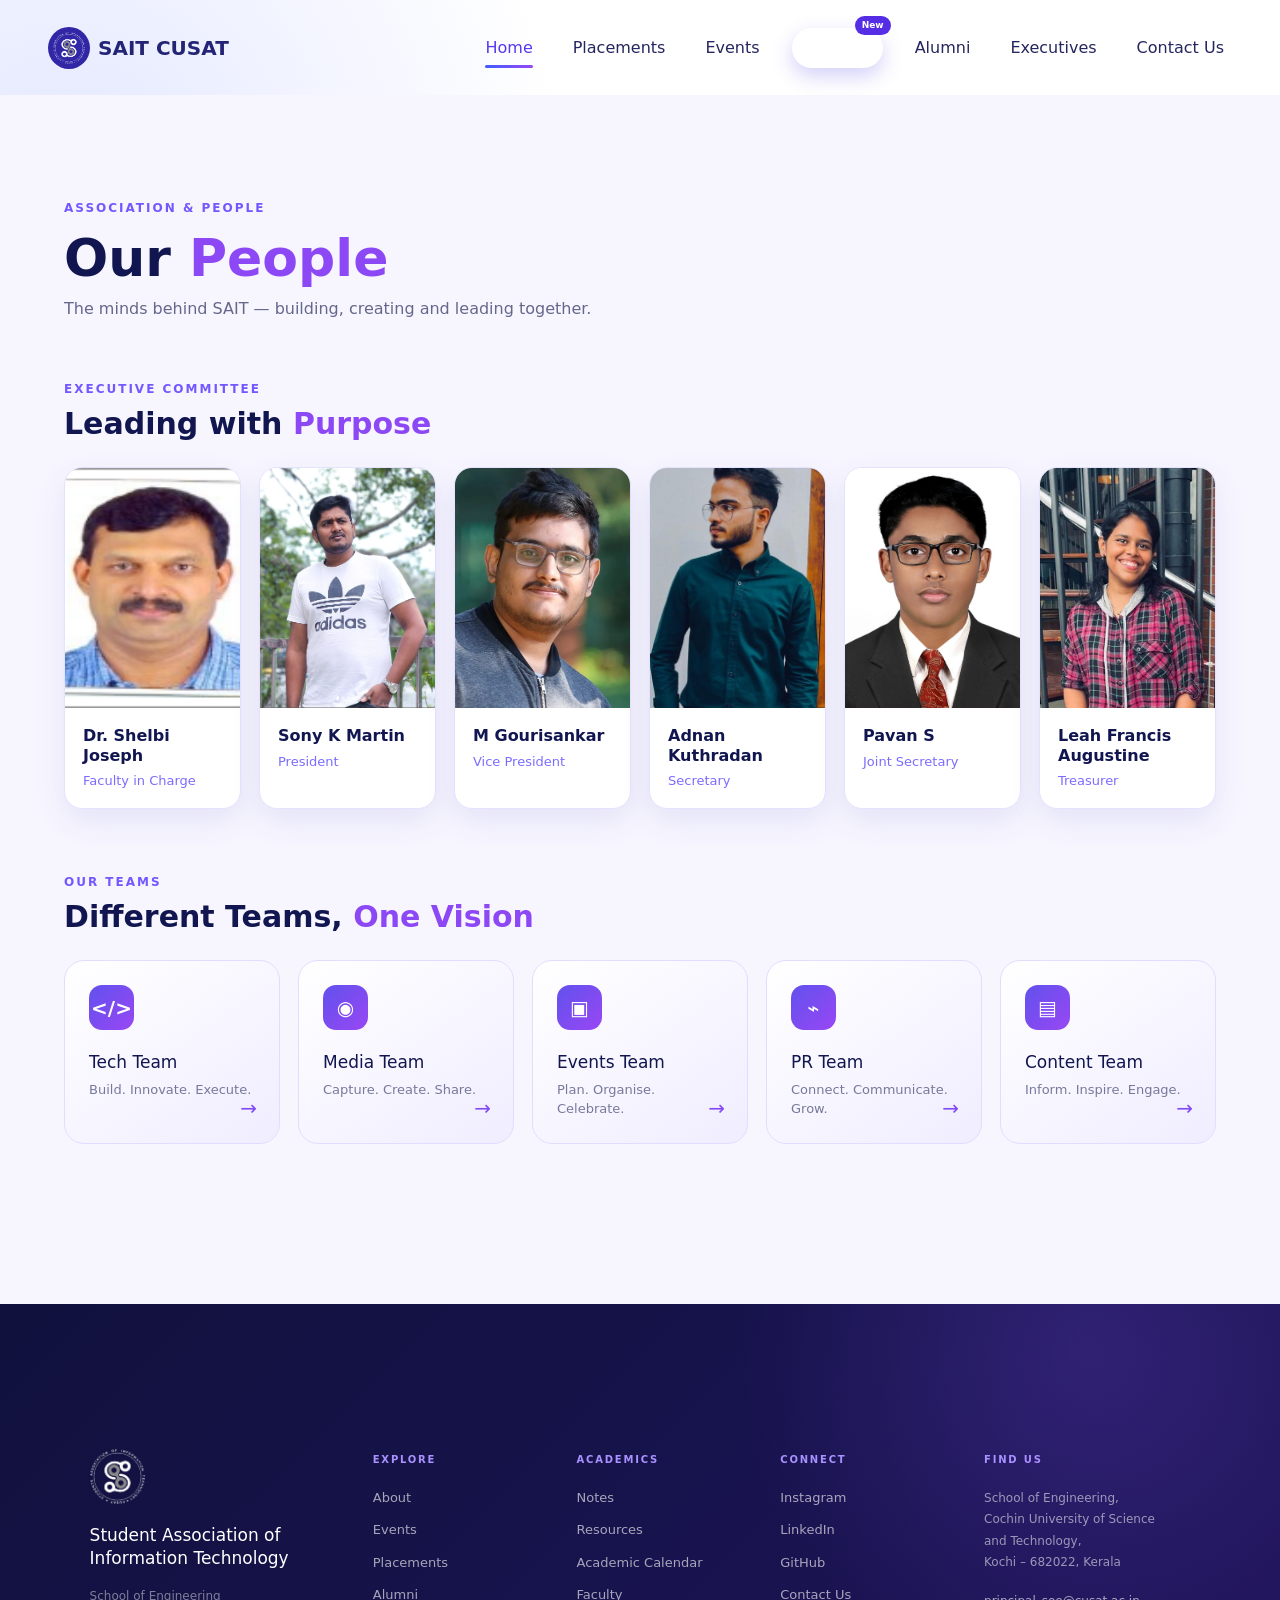
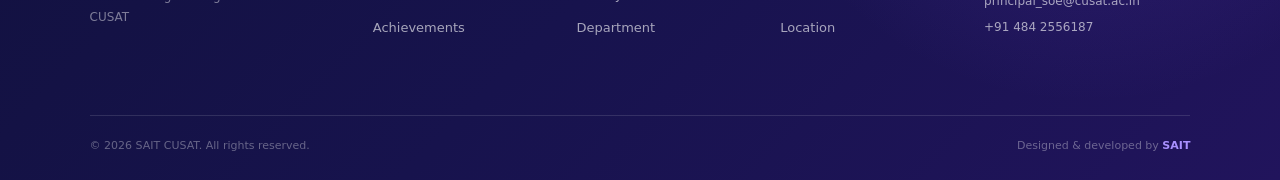
==== commit 20bb8398: "Update navigation links to include index.html" ====
--- a/executives.html
+++ b/executives.html
@@ -58,15 +58,15 @@
             <ul class="navbar-nav ms-auto align-items-lg-center gap-lg-4">
 
                 <li class="nav-item">
-                    <a class="nav-link active" href="index.html">Home</a>
-                </li>
-
-                <li class="nav-item">
-                    <a class="nav-link" href="#placements">Placements</a>
-                </li>
-
-                <li class="nav-item">
-                    <a class="nav-link" href="#events">Events</a>
+                    <a class="nav-link active" href="index.html#">Home</a>
+                </li>
+
+                <li class="nav-item">
+                    <a class="nav-link" href="index.html#placements">Placements</a>
+                </li>
+
+                <li class="nav-item">
+                    <a class="nav-link" href="index.html#events">Events</a>
                 </li>
 
                 <li class="nav-item hostel-item">
@@ -80,19 +80,17 @@
                 </li>
 
                 <li class="nav-item">
-                    <a class="nav-link" href="#alumni">Alumni</a>
+                    <a class="nav-link" href="index.html#alumni">Alumni</a>
                 </li>
 
                 <li class="nav-item">
                     <a class="nav-link" href="executives.html">Executives</a>
                 </li>
 
-                <li class="nav-item">
-                    <a class="nav-link" href="#">Notes</a>
-                </li>
-
-                <li class="nav-item">
-                    <a class="nav-link" href="#">Contact Us</a>
+                
+
+                <li class="nav-item">
+                    <a class="nav-link" href="#contact">Contact Us</a>
                 </li>
 
             </ul>
@@ -312,7 +310,7 @@
 
 
     <!-- CONTACT -->
-    <div class="footer-column footer-contact">
+    <div id="contact" class="footer-column footer-contact">
 
       <h4>FIND US</h4>
 
@@ -360,4 +358,4 @@
 <script src="script.js"></script>
 
 </body>
-</html>+</html>
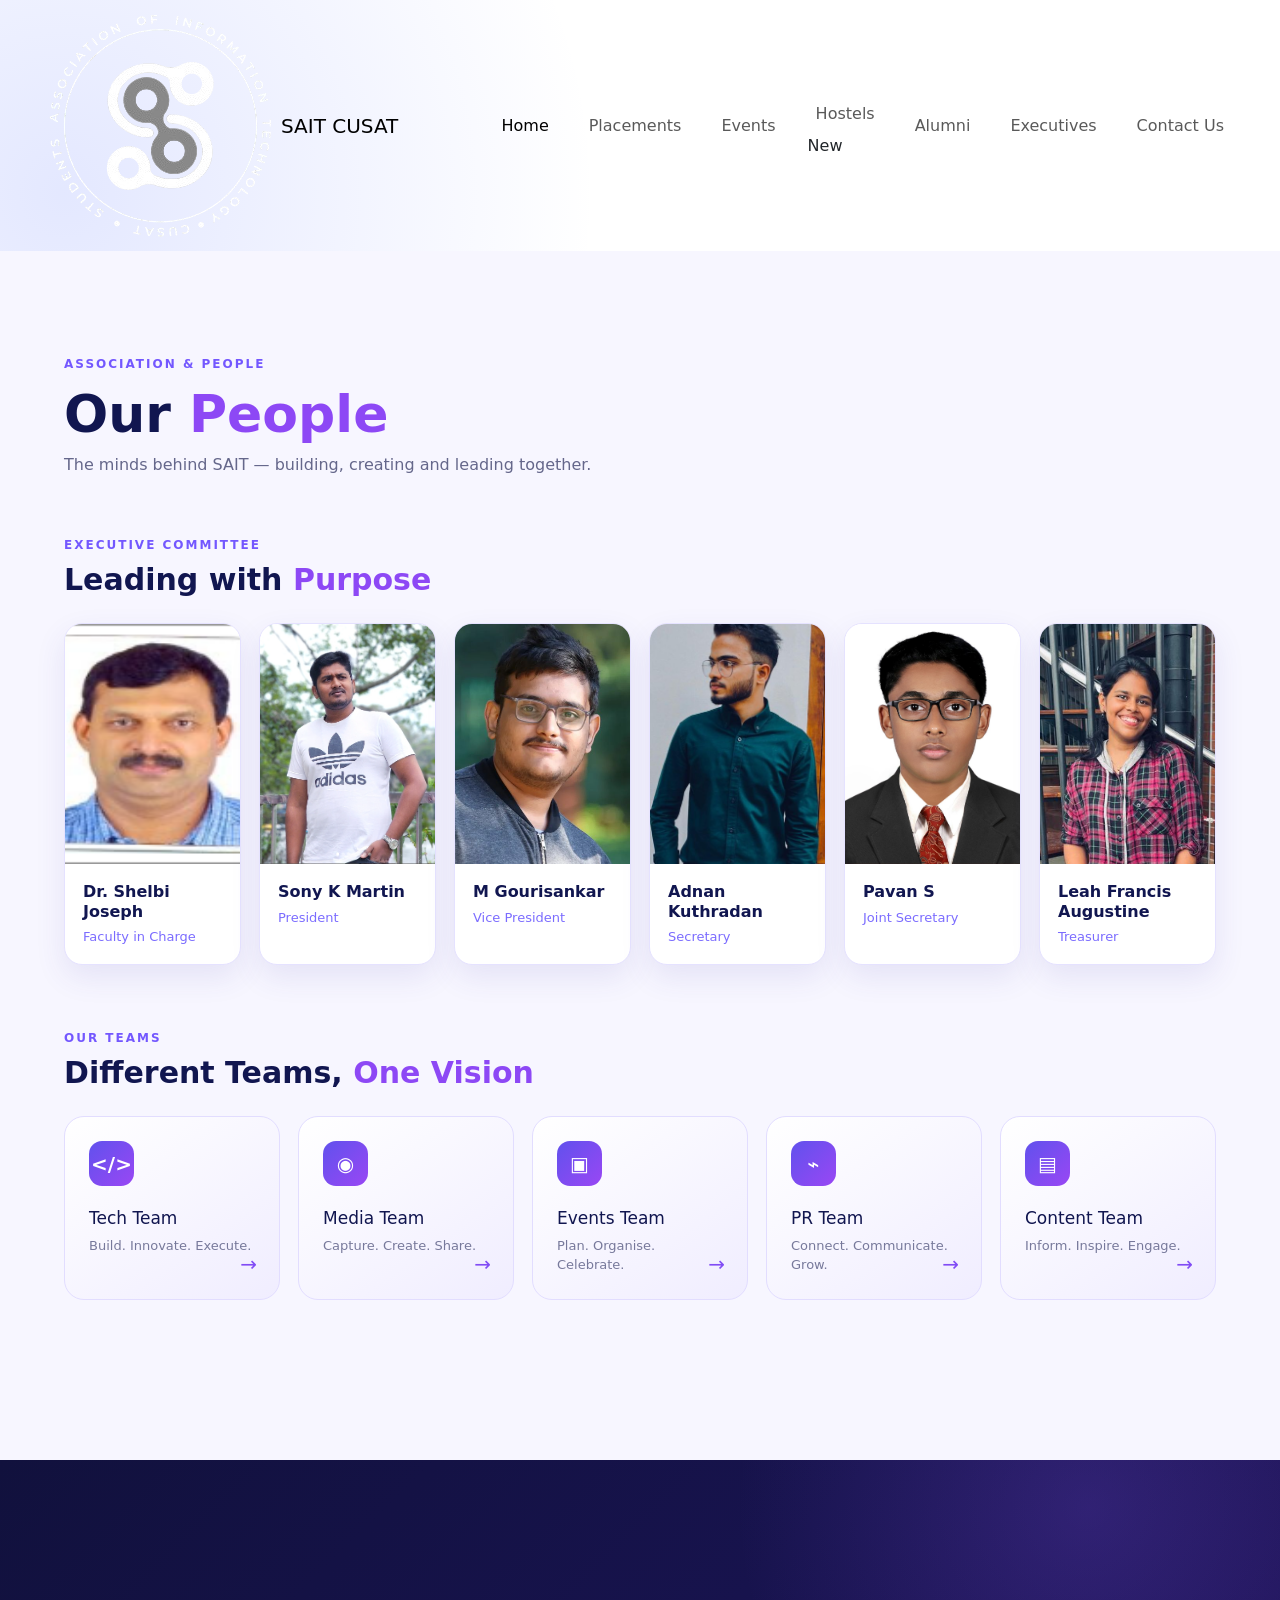
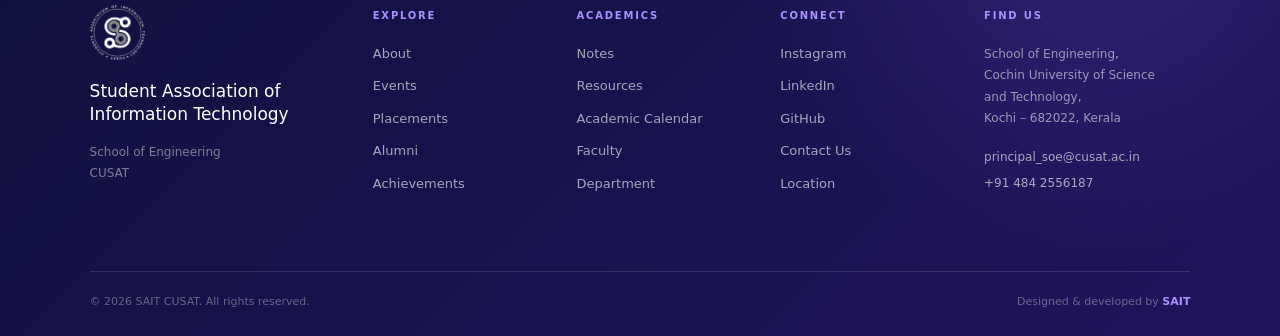
==== commit ac2d0854: "Update SAIT website design" ====
--- a/executives.html
+++ b/executives.html
@@ -87,8 +87,6 @@
                     <a class="nav-link" href="executives.html">Executives</a>
                 </li>
 
-                
-
                 <li class="nav-item">
                     <a class="nav-link" href="#contact">Contact Us</a>
                 </li>
--- a/style.css
+++ b/style.css
@@ -28,118 +28,6 @@
 
 
 /* =========================================
-   NAVBAR
-========================================= */
-
-.navbar {
-    min-height: 95px;
-    background: transparent;
-}
-
-.navbar-brand {
-    font-size: 22px;
-    font-weight: 800;
-    color: #242477 !important;
-}
-
-.nav-logo {
-    width: 42px;
-    height: 42px;
-    object-fit: contain;
-
-    /* Makes the white logo visible on light background */
-    background: #3126a5;
-    border-radius: 50%;
-    padding: 5px;
-}
-
-
-.nav-link {
-    color: #25265f !important;
-
-    font-size: 13px;
-    font-weight: 600;
-
-    transition: 0.25s ease;
-}
-
-.nav-link:hover {
-    color: #6844ed !important;
-}
-
-
-/* ACTIVE */
-
-.nav-link.active {
-    color: #5739ed !important;
-    position: relative;
-}
-
-.nav-link.active::after {
-    content: "";
-
-    position: absolute;
-
-    left: 8px;
-    right: 8px;
-
-    bottom: 0;
-
-    height: 3px;
-
-    border-radius: 20px;
-
-    background: linear-gradient(
-        90deg,
-        #405cff,
-        #9749f4
-    );
-}
-
-
-/* HOSTEL */
-
-.hostel-item {
-    position: relative;
-}
-
-.hostel-btn {
-    padding: 8px 16px !important;
-
-    border-radius: 30px;
-
-    color: white !important;
-
-    background: linear-gradient(
-        135deg,
-        #4a48e9,
-        #8249ef
-    );
-
-    box-shadow:
-        0 8px 20px rgba(83, 67, 226, 0.25);
-}
-
-.new-badge {
-    position: absolute;
-
-    top: -12px;
-    right: -8px;
-
-    font-size: 9px;
-    font-weight: 700;
-
-    color: white;
-
-    background: #542de4;
-
-    padding: 3px 7px;
-
-    border-radius: 20px;
-}
-
-
-/* =========================================
    HERO
 ========================================= */
 
@@ -737,109 +625,8 @@
 }
 
 
- /* =========================================
-   UPCOMING EVENTS
-========================================= */
-
-.events-section {
-    padding: 90px 0 50px;
-    overflow: hidden;
-}
-
-
-/* HEADER */
-
-.events-header {
-    display: flex;
-    align-items: end;
-    justify-content: space-between;
-
-    margin-bottom: 35px;
-}
-
-
-.section-label {
-    margin-bottom: 8px;
-
-    font-size: 11px;
-    font-weight: 700;
-
-    letter-spacing: 4px;
-
-    color: #7655ed;
-}
-
-
-.events-header h2 {
-    margin: 0;
-
-    font-size: clamp(35px, 4vw, 55px);
-
-    font-weight: 800;
-
-    letter-spacing: -2px;
-
-    color: #242568;
-}
-
-
-.events-header h2 span {
-    background:
-        linear-gradient(
-            90deg,
-            #4358ff,
-            #8c48ed
-        );
-
-    -webkit-background-clip: text;
-    -webkit-text-fill-color: transparent;
-}
-
-
-/* VIEW ALL */
-
-.view-all-btn {
-    display: flex;
-    align-items: center;
-    gap: 15px;
-
-    padding: 12px 20px;
-
-    border: 1px solid #d9d4ff;
-
-    border-radius: 30px;
-
-    background: white;
-
-    color: #4435b9;
-
-    font-size: 12px;
-    font-weight: 700;
-
-    transition: 0.3s;
-}
-
-.view-all-btn span {
-    font-size: 18px;
-}
-
-.view-all-btn:hover {
-    color: white;
-
-    background:
-        linear-gradient(
-            135deg,
-            #4555ef,
-            #8849ed
-        );
-
-    transform: translateY(-2px);
-}
-
-
-/* =========================================
-   HORIZONTAL GRID
-========================================= */
+ 
+
 /* =========================================
    UPCOMING EVENTS
 ========================================= */
@@ -848,16 +635,19 @@
     width: 100%;
     padding: 80px 5%;
     background: #f7f6ff;
-    overflow: hidden;
+    overflow: visible;
 }
 
 .events-container {
+    width: 100%;
     max-width: 1500px;
-    margin: auto;
-}
-
-
-/* ---------- HEADER ---------- */
+    margin: 0 auto;
+}
+
+
+/* =========================================
+   HEADER
+========================================= */
 
 .events-heading {
     display: flex;
@@ -886,7 +676,9 @@
 }
 
 
-/* ---------- VIEW ALL ---------- */
+/* =========================================
+   VIEW ALL BUTTON
+========================================= */
 
 .view-all-btn {
     border: 1.5px solid #8c7aff;
@@ -897,74 +689,95 @@
     font-weight: 700;
     font-size: 15px;
     cursor: pointer;
-    transition: 0.3s;
+    transition: all 0.3s ease;
 }
 
 .view-all-btn span {
     color: #b6b2b2;
     margin-left: 8px;
 }
- 
+
 .view-all-btn:hover {
     background: #7257ff;
     color: white;
+    transform: translateY(-2px);
 }
 
 
 /* =========================================
-   IMPORTANT:
-   EXACTLY 4 CARDS IN ONE ROW
+   EVENTS GRID
 ========================================= */
 
 .events-grid {
     width: 100%;
+
     display: grid;
     grid-template-columns: repeat(4, minmax(0, 1fr));
+
     gap: 30px;
+
+    align-items: stretch;
 }
 
 
 /* =========================================
-   CARD
+   EVENT CARD
 ========================================= */
 
 .event-card {
+    position: relative;
+
     width: 100%;
     height: 500px;
-    perspective: 1600px;
-}
-
-
-/* ---------- INNER ---------- */
+
+    perspective: 1200px;
+    -webkit-perspective: 1200px;
+
+    cursor: pointer;
+}
+
+
+/* =========================================
+   CARD INNER
+========================================= */
 
 .event-card-inner {
     position: relative;
+
     width: 100%;
     height: 100%;
 
     transform-style: preserve-3d;
+    -webkit-transform-style: preserve-3d;
 
     transition:
         transform 0.8s cubic-bezier(0.4, 0.2, 0.2, 1);
+
+    will-change: transform;
 }
 
 
 /* =========================================
-   FLIP
+   CARD FLIP
    RIGHT → LEFT
 ========================================= */
 
 .event-card:hover .event-card-inner {
     transform: rotateY(-180deg);
-}
-
-
-/* ---------- BOTH SIDES ---------- */
+    -webkit-transform: rotateY(-180deg);
+}
+
+
+/* =========================================
+   FRONT + BACK
+========================================= */
 
 .event-card-front,
 .event-card-back {
     position: absolute;
-    inset: 0;
+
+    top: 0;
+    left: 0;
 
     width: 100%;
     height: 100%;
@@ -983,27 +796,39 @@
 ========================================= */
 
 .event-card-front {
+    z-index: 2;
+
     background: #ffffff;
 
     border: 1px solid #e5e1ff;
 
     box-shadow:
         0 15px 35px rgba(63, 52, 160, 0.12);
-}
-
-
-/* ---------- IMAGE ---------- */
+
+    transform: rotateY(0deg);
+    -webkit-transform: rotateY(0deg);
+}
+
+
+/* =========================================
+   EVENT IMAGE
+========================================= */
 
 .event-image {
     position: relative;
+
     width: 100%;
     height: 250px;
+
     overflow: hidden;
 }
 
 .event-image img {
+    display: block;
+
     width: 100%;
     height: 100%;
+
     object-fit: cover;
 
     transition: transform 0.5s ease;
@@ -1014,7 +839,9 @@
 }
 
 
-/* ---------- DATE ---------- */
+/* =========================================
+   DATE
+========================================= */
 
 .event-date {
     position: absolute;
@@ -1041,7 +868,10 @@
     align-items: center;
     justify-content: center;
 
-    box-shadow: 0 8px 20px rgba(93, 65, 230, 0.3);
+    box-shadow:
+        0 8px 20px rgba(93, 65, 230, 0.3);
+
+    z-index: 3;
 }
 
 .event-date strong {
@@ -1061,6 +891,7 @@
 
 .event-front-content {
     height: 250px;
+
     padding: 25px 24px 18px;
 
     display: flex;
@@ -1069,8 +900,10 @@
 
 .event-category {
     color: #7655ff;
+
     font-size: 12px;
     font-weight: 800;
+
     letter-spacing: 1px;
 }
 
@@ -1078,7 +911,6 @@
     color: #10144c;
 
     font-size: 22px;
-
     line-height: 1.2;
 
     margin: 8px 0 10px;
@@ -1090,14 +922,15 @@
     color: #5b5c80;
 
     font-size: 14px;
-
     line-height: 1.55;
 
     margin: 0;
 }
 
 
-/* ---------- BOTTOM ---------- */
+/* =========================================
+   FRONT BOTTOM
+========================================= */
 
 .event-bottom {
     margin-top: auto;
@@ -1109,8 +942,11 @@
 
 .event-bottom span {
     height: 1px;
+
     flex: 1;
+
     background: #d8d1ff;
+
     margin-right: 15px;
 }
 
@@ -1137,8 +973,10 @@
 ========================================= */
 
 .event-card-back {
+    z-index: 1;
 
     transform: rotateY(180deg);
+    -webkit-transform: rotateY(180deg);
 
     padding: 30px 28px;
 
@@ -1162,7 +1000,9 @@
 }
 
 
-/* ---------- BACK NUMBER ---------- */
+/* =========================================
+   BACK NUMBER
+========================================= */
 
 .back-number {
     position: absolute;
@@ -1171,14 +1011,17 @@
     right: 20px;
 
     font-size: 65px;
-
     font-weight: 900;
 
-    color: rgba(255,255,255,0.12);
-}
-
-
-/* ---------- BACK TEXT ---------- */
+    color: rgba(255, 255, 255, 0.12);
+
+    pointer-events: none;
+}
+
+
+/* =========================================
+   BACK TEXT
+========================================= */
 
 .back-category {
     font-size: 12px;
@@ -1193,7 +1036,6 @@
 
 .event-card-back h3 {
     font-size: 24px;
-
     line-height: 1.2;
 
     margin: 0 50px 12px 0;
@@ -1205,7 +1047,6 @@
     color: #e5e3ff;
 
     font-size: 13px;
-
     line-height: 1.5;
 
     margin: 0 0 18px;
@@ -1238,7 +1079,7 @@
 
     border-radius: 8px;
 
-    background: rgba(255,255,255,0.13);
+    background: rgba(255, 255, 255, 0.13);
 
     display: flex;
     align-items: center;
@@ -1274,7 +1115,6 @@
 ========================================= */
 
 .register-btn {
-
     margin-top: auto;
 
     width: 100%;
@@ -1295,12 +1135,11 @@
     color: white;
 
     font-size: 14px;
-
     font-weight: 800;
 
     cursor: pointer;
 
-    transition: 0.3s;
+    transition: all 0.3s ease;
 }
 
 .register-btn span {
@@ -1322,7 +1161,7 @@
 @media (max-width: 1200px) {
 
     .events-grid {
-        grid-template-columns: repeat(2, 1fr);
+        grid-template-columns: repeat(2, minmax(0, 1fr));
     }
 
 }
@@ -1336,7 +1175,9 @@
 
     .events-heading {
         align-items: flex-start;
+
         flex-direction: column;
+
         gap: 20px;
     }
 
@@ -2853,4 +2694,873 @@
     grid-column: span 1;
   }
 
+}
+
+/* =========================================================
+   SAIT CINEMATIC INTRO
+   ========================================================= */
+
+#sait-intro {
+    position: fixed;
+    inset: 0;
+
+    width: 100%;
+    height: 100vh;
+
+    z-index: 99999;
+
+    display: grid;
+    place-items: center;
+
+    overflow: hidden;
+
+    background:
+        radial-gradient(
+            ellipse at 50% 45%,
+            rgba(91, 102, 255, 0.23),
+            transparent 28%
+        ),
+        radial-gradient(
+            ellipse at 15% 85%,
+            rgba(38, 111, 255, 0.24),
+            transparent 32%
+        ),
+        radial-gradient(
+            ellipse at 88% 72%,
+            rgba(151, 72, 255, 0.22),
+            transparent 31%
+        ),
+        linear-gradient(
+            135deg,
+            #050b20 0%,
+            #0a1740 48%,
+            #1a0b38 100%
+        );
+
+    animation:
+        introExit 1s cubic-bezier(0.76, 0, 0.18, 1)
+        7s forwards;
+}
+
+
+/* =========================================================
+   BACKGROUND GLOWS
+   ========================================================= */
+
+.glow {
+    position: absolute;
+
+    border-radius: 50%;
+
+    filter: blur(80px);
+
+    pointer-events: none;
+}
+
+.glow-blue {
+    width: 420px;
+    height: 420px;
+
+    left: -170px;
+    bottom: -220px;
+
+    background: #287cff;
+
+    opacity: 0.28;
+
+    animation:
+        floatBlue
+        7s
+        ease-in-out
+        infinite;
+}
+
+.glow-purple {
+    width: 380px;
+    height: 380px;
+
+    right: -150px;
+    top: -170px;
+
+    background: #8d42ff;
+
+    opacity: 0.25;
+
+    animation:
+        floatPurple
+        8s
+        ease-in-out
+        infinite;
+}
+
+
+/* =========================================================
+   REFLECTIVE FLOOR
+   ========================================================= */
+
+.intro-floor {
+    position: absolute;
+
+    left: -15%;
+    right: -15%;
+
+    bottom: -25%;
+
+    height: 48%;
+
+    transform:
+        perspective(500px)
+        rotateX(62deg);
+
+    background:
+        linear-gradient(
+            rgba(122, 145, 255, 0.09) 1px,
+            transparent 1px
+        ),
+        linear-gradient(
+            90deg,
+            rgba(122, 145, 255, 0.09) 1px,
+            transparent 1px
+        );
+
+    background-size: 70px 70px;
+
+    mask-image:
+        linear-gradient(
+            to top,
+            rgba(0, 0, 0, 0.95),
+            transparent 75%
+        );
+
+    -webkit-mask-image:
+        linear-gradient(
+            to top,
+            rgba(0, 0, 0, 0.95),
+            transparent 75%
+        );
+
+    opacity: 0;
+
+    animation:
+        floorAppear
+        1.3s
+        ease
+        0.2s
+        forwards,
+
+        floorMove
+        5s
+        linear
+        1.5s
+        infinite;
+}
+
+
+/* =========================================================
+   HORIZON
+   ========================================================= */
+
+.horizon {
+    position: absolute;
+
+    bottom: 19%;
+
+    left: 8%;
+    right: 8%;
+
+    height: 2px;
+
+    background:
+        linear-gradient(
+            90deg,
+            transparent,
+            #397eff,
+            #a56cff,
+            transparent
+        );
+
+    box-shadow:
+        0 0 25px rgba(77, 119, 255, 0.8);
+
+    opacity: 0;
+
+    animation:
+        horizonAppear
+        1s
+        ease
+        1s
+        forwards;
+}
+
+
+/* =========================================================
+   LARGE ANIMATED ARCS
+   ========================================================= */
+
+.intro-arc {
+    position: absolute;
+
+    border-radius: 50%;
+
+    border: 1px solid transparent;
+
+    opacity: 0;
+}
+
+
+/* BLUE ARC */
+
+.arc-one {
+    width: 105vw;
+    height: 105vw;
+
+    border-top-color:
+        rgba(61, 132, 255, 0.85);
+
+    border-right-color:
+        rgba(61, 132, 255, 0.18);
+
+    top: -67vw;
+    left: -2.5vw;
+
+    box-shadow:
+        0 -1px 16px
+        rgba(56, 126, 255, 0.25);
+
+    animation:
+        arcAppear
+        1.3s
+        ease
+        0.25s
+        forwards,
+
+        arcRotate
+        14s
+        linear
+        1.5s
+        infinite;
+}
+
+
+/* PURPLE ARC */
+
+.arc-two {
+    width: 92vw;
+    height: 92vw;
+
+    border-bottom-color:
+        rgba(155, 75, 255, 0.8);
+
+    border-left-color:
+        rgba(155, 75, 255, 0.12);
+
+    bottom: -60vw;
+    left: 4vw;
+
+    box-shadow:
+        0 1px 20px
+        rgba(158, 82, 255, 0.25);
+
+    animation:
+        arcAppear
+        1.3s
+        ease
+        0.5s
+        forwards,
+
+        arcRotateReverse
+        17s
+        linear
+        1.5s
+        infinite;
+}
+
+
+/* INNER ARC */
+
+.arc-three {
+    width: 67vw;
+    height: 67vw;
+
+    border-top-color:
+        rgba(107, 157, 255, 0.34);
+
+    border-bottom-color:
+        rgba(165, 102, 255, 0.25);
+
+    top: -12vw;
+    left: 16.5vw;
+
+    animation:
+        arcAppear
+        1.3s
+        ease
+        0.75s
+        forwards,
+
+        arcRotate
+        20s
+        linear
+        1.5s
+        infinite;
+}
+
+
+/* =========================================================
+   FLOATING PARTICLES
+   ========================================================= */
+
+.intro-particle {
+    position: absolute;
+
+    width: 4px;
+    height: 4px;
+
+    border-radius: 50%;
+
+    background: #a9c8ff;
+
+    box-shadow:
+        0 0 12px #6d9cff;
+
+    opacity: 0;
+
+    animation:
+        particleFloat
+        3.8s
+        ease-in-out
+        infinite;
+}
+
+
+.particle-one {
+    left: 12%;
+    top: 29%;
+
+    animation-delay: 0.8s;
+}
+
+
+.particle-two {
+    left: 23%;
+    top: 67%;
+
+    animation-delay: 1.6s;
+}
+
+
+.particle-three {
+    right: 17%;
+    top: 34%;
+
+    animation-delay: 0.4s;
+}
+
+
+.particle-four {
+    right: 26%;
+    top: 70%;
+
+    animation-delay: 2s;
+}
+
+
+.particle-five {
+    left: 31%;
+    top: 22%;
+
+    animation-delay: 2.5s;
+}
+
+
+.particle-six {
+    right: 34%;
+    top: 23%;
+
+    animation-delay: 1.1s;
+}
+
+
+/* =========================================================
+   CENTER LOGO
+   ========================================================= */
+
+.intro-core {
+    position: relative;
+
+    width: min(330px, 50vw);
+    height: min(330px, 50vw);
+
+    display: grid;
+    place-items: center;
+
+    opacity: 0;
+
+    transform: scale(0.72);
+
+    animation:
+        coreAppear
+        1.3s
+        cubic-bezier(0.16, 1, 0.3, 1)
+        0.7s
+        forwards;
+}
+
+
+/* Outer glowing circle */
+
+.intro-core::before {
+    content: "";
+
+    position: absolute;
+
+    inset: 0;
+
+    border-radius: 50%;
+
+    background:
+        radial-gradient(
+            circle,
+            rgba(94, 128, 255, 0.17),
+            transparent 61%
+        );
+
+    filter: blur(7px);
+}
+
+
+/* Inner circle */
+
+.intro-core::after {
+    content: "";
+
+    position: absolute;
+
+    inset: 8%;
+
+    border-radius: 50%;
+
+    border:
+        1px solid
+        rgba(185, 205, 255, 0.20);
+
+    box-shadow:
+        0 0 55px
+        rgba(87, 123, 255, 0.14),
+
+        inset 0 0 35px
+        rgba(117, 104, 255, 0.08);
+}
+
+
+/* =========================================================
+   SAIT LOGO
+   ========================================================= */
+
+.intro-logo {
+    position: relative;
+
+    width: 62%;
+    height: 62%;
+
+    object-fit: contain;
+
+    z-index: 2;
+
+    filter:
+        drop-shadow(
+            0 0 12px
+            rgba(255, 255, 255, 0.4)
+        )
+
+        drop-shadow(
+            0 0 35px
+            rgba(90, 126, 255, 0.35)
+        );
+}
+
+
+/* =========================================================
+   LIGHT SWEEP OVER LOGO
+   ========================================================= */
+
+.logo-shine {
+    position: absolute;
+
+    z-index: 3;
+
+    width: 75%;
+    height: 140%;
+
+    transform:
+        rotate(24deg)
+        translateX(-180%);
+
+    background:
+        linear-gradient(
+            90deg,
+            transparent,
+            rgba(255, 255, 255, 0.05),
+            rgba(255, 255, 255, 0.85),
+            rgba(255, 255, 255, 0.08),
+            transparent
+        );
+
+    filter: blur(3px);
+
+    mix-blend-mode: screen;
+
+    animation:
+        logoShine
+        1.15s
+        ease
+        2.05s
+        forwards;
+}
+
+
+/* =========================================================
+   TEXT
+   ========================================================= */
+
+.intro-caption {
+    position: absolute;
+
+    top:
+        calc(
+            50% + min(185px, 29vw)
+        );
+
+    text-align: center;
+
+    color: white;
+
+    opacity: 0;
+
+    transform: translateY(20px);
+
+    animation:
+        captionAppear
+        1s
+        cubic-bezier(0.2, 0.8, 0.2, 1)
+        2.1s
+        forwards;
+}
+
+
+.intro-small {
+    font-size:
+        clamp(10px, 1.1vw, 14px);
+
+    letter-spacing: 0.38em;
+
+    margin-left: 0.38em;
+
+    opacity: 0.7;
+}
+
+
+/* Main title */
+
+.intro-title {
+    margin-top: 9px;
+
+    font-size:
+        clamp(25px, 4.1vw, 58px);
+
+    font-weight: 750;
+
+    letter-spacing: 0.11em;
+
+    white-space: nowrap;
+
+    background:
+        linear-gradient(
+            90deg,
+            #d9e6ff,
+            #7ea8ff 42%,
+            #c78cff
+        );
+
+    -webkit-background-clip: text;
+
+    background-clip: text;
+
+    color: transparent;
+
+    text-shadow:
+        0 0 30px
+        rgba(104, 133, 255, 0.16);
+}
+
+
+/* =========================================================
+   UNDERLINE
+   ========================================================= */
+
+.intro-under {
+    width: min(260px, 38vw);
+
+    height: 1px;
+
+    margin: 17px auto 0;
+
+    background:
+        linear-gradient(
+            90deg,
+            transparent,
+            #6f9cff,
+            #bc78ff,
+            transparent
+        );
+
+    box-shadow:
+        0 0 12px
+        rgba(108, 142, 255, 0.65);
+
+    transform: scaleX(0);
+
+    animation:
+        underlineAppear
+        0.8s
+        ease
+        2.65s
+        forwards;
+}
+
+
+/* =========================================================
+   FINAL SCREEN SWEEP
+   ========================================================= */
+
+.intro-sweep {
+    position: absolute;
+
+    inset: 0;
+
+    pointer-events: none;
+
+    opacity: 0;
+
+    background:
+        linear-gradient(
+            105deg,
+            transparent 40%,
+            rgba(255, 255, 255, 0.08) 47%,
+            rgba(160, 190, 255, 0.18) 50%,
+            transparent 55%
+        );
+
+    animation:
+        screenSweep
+        1.1s
+        ease
+        4.6s
+        forwards;
+}
+
+
+/* =========================================================
+   ANIMATIONS
+   ========================================================= */
+
+@keyframes floorAppear {
+
+    to {
+        opacity: 1;
+    }
+}
+
+
+@keyframes floorMove {
+
+    to {
+        background-position:
+            0 70px,
+            70px 0;
+    }
+}
+
+
+@keyframes horizonAppear {
+
+    to {
+        opacity: 0.7;
+    }
+}
+
+
+@keyframes arcAppear {
+
+    to {
+        opacity: 1;
+    }
+}
+
+
+@keyframes arcRotate {
+
+    to {
+        transform: rotate(360deg);
+    }
+}
+
+
+@keyframes arcRotateReverse {
+
+    to {
+        transform: rotate(-360deg);
+    }
+}
+
+
+@keyframes coreAppear {
+
+    to {
+        opacity: 1;
+        transform: scale(1);
+    }
+}
+
+
+@keyframes captionAppear {
+
+    to {
+        opacity: 1;
+        transform: translateY(0);
+    }
+}
+
+
+@keyframes underlineAppear {
+
+    to {
+        transform: scaleX(1);
+    }
+}
+
+
+@keyframes logoShine {
+
+    to {
+        transform:
+            rotate(24deg)
+            translateX(180%);
+
+        opacity: 0;
+    }
+}
+
+
+@keyframes screenSweep {
+
+    0% {
+        opacity: 0;
+        transform: translateX(-20%);
+    }
+
+    25% {
+        opacity: 1;
+    }
+
+    100% {
+        opacity: 0;
+        transform: translateX(20%);
+    }
+}
+
+
+@keyframes particleFloat {
+
+    0%,
+    100% {
+        opacity: 0;
+
+        transform:
+            translateY(12px)
+            scale(0.5);
+    }
+
+    35% {
+        opacity: 0.8;
+    }
+
+    65% {
+        opacity: 1;
+
+        transform:
+            translateY(-24px)
+            scale(1);
+    }
+}
+
+
+@keyframes floatBlue {
+
+    50% {
+        transform:
+            translate(90px, -45px);
+    }
+}
+
+
+@keyframes floatPurple {
+
+    50% {
+        transform:
+            translate(-70px, 55px);
+    }
+}
+
+
+@keyframes introExit {
+
+    to {
+        opacity: 0;
+
+        visibility: hidden;
+
+        transform: scale(1.025);
+
+        pointer-events: none;
+    }
+}
+
+
+/* =========================================================
+   MOBILE
+   ========================================================= */
+
+@media (max-width: 600px) {
+
+    .intro-core {
+        width: 250px;
+        height: 250px;
+    }
+
+    .intro-caption {
+        top: calc(50% + 145px);
+    }
+
+    .intro-title {
+        white-space: normal;
+
+        font-size: 25px;
+
+        letter-spacing: 0.06em;
+    }
+
+    .arc-one {
+        width: 145vw;
+        height: 145vw;
+
+        top: -92vw;
+    }
+
+    .arc-two {
+        width: 125vw;
+        height: 125vw;
+
+        bottom: -82vw;
+    }
 }
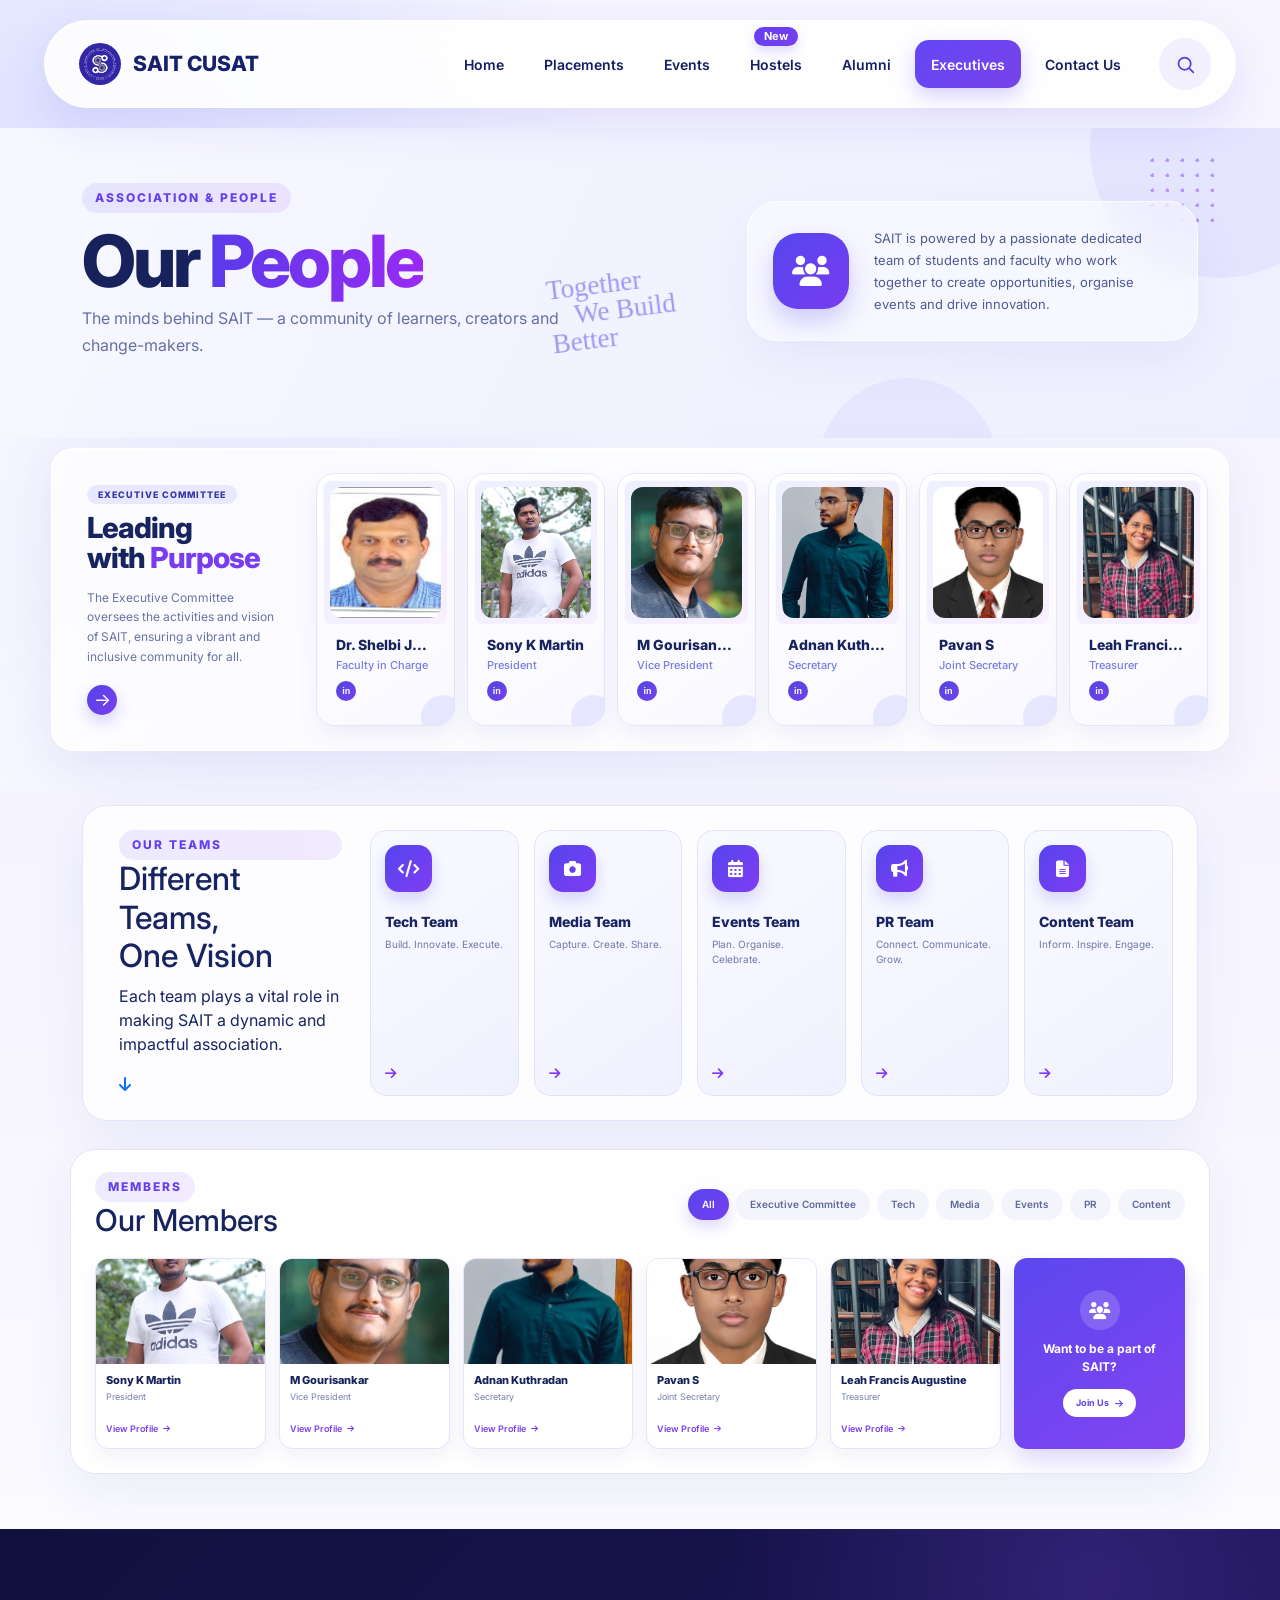
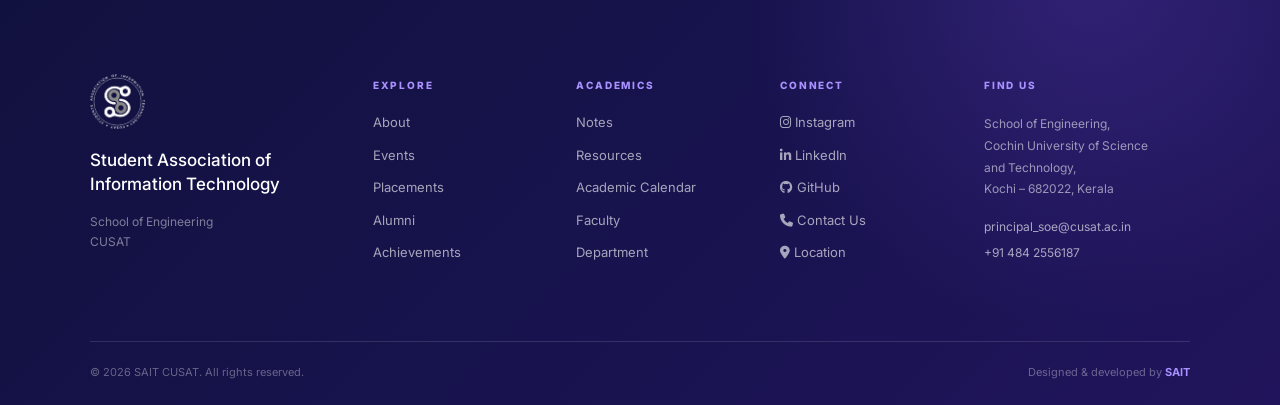
==== commit dbf1f4bd: "Redesign executive page and fix intro animation" ====
--- a/executives.html
+++ b/executives.html
@@ -1,18 +1,19 @@
 <!DOCTYPE html>
 <html lang="en">
+
 <head>
     <meta charset="UTF-8">
     <meta name="viewport" content="width=device-width, initial-scale=1.0">
-    <title>Document</title>
-     <link rel="stylesheet" href="executives.css">
-         <link rel="stylesheet" href="style.css">
-  <!-- Bootstrap -->
+
+    <title>SAIT CUSAT | Executives</title>
+
+    <!-- Bootstrap -->
     <link
         href="https://cdn.jsdelivr.net/npm/bootstrap@5.3.3/dist/css/bootstrap.min.css"
         rel="stylesheet"
     >
 
-    <!-- Google Font -->
+    <!-- Google Fonts -->
     <link rel="preconnect" href="https://fonts.googleapis.com">
     <link rel="preconnect" href="https://fonts.gstatic.com" crossorigin>
 
@@ -20,340 +21,1009 @@
         href="https://fonts.googleapis.com/css2?family=Inter:wght@400;500;600;700;800&display=swap"
         rel="stylesheet"
     >
+
+    <!-- Font Awesome -->
+    <link
+        rel="stylesheet"
+        href="https://cdnjs.cloudflare.com/ajax/libs/font-awesome/6.5.2/css/all.min.css"
+    >
+
+    <!-- Existing site CSS -->
+    <link rel="stylesheet" href="style.css">
+
+    <!-- Executive page CSS -->
+    <link rel="stylesheet" href="executives.css">
 </head>
+
+
 <body>
 
-    <!-- ================= NAVBAR ================= -->
-
-<nav class="navbar navbar-expand-lg navbar-light">
-
-    <div class="container-fluid px-lg-5">
-
-        <!-- Logo -->
-        <a class="navbar-brand d-flex align-items-center gap-2" href="#">
-            <img
-                src="logo-removebg-preview.png"
-                alt="SAIT Logo"
-                class="nav-logo"
-            >
+<!-- =========================================================
+     NAVBAR
+========================================================= -->
+<!-- ================= MODERN NAVBAR ================= -->
+
+<nav class="sait-navbar">
+
+    <div class="sait-nav-inner">
+
+       <!-- LOGO -->
+        <a href="#home" class="brand">
+            <div class="brand-logo">
+                <img src="./logo-removebg-preview.png" alt="SAIT Logo">
+            </div>
 
             <span>SAIT CUSAT</span>
         </a>
 
 
-        <!-- Mobile Button -->
+        <!-- DESKTOP NAVIGATION -->
+        <div class="sait-nav-links">
+
+            <a href="index.html" class="sait-nav-link">
+                Home
+            </a>
+
+            <a href="index.html#placements" class="sait-nav-link">
+                Placements
+            </a>
+
+            <a href="index.html#events" class="sait-nav-link">
+                Events
+            </a>
+
+            <!-- HOSTELS -->
+            <a href="index.html#hostels" class="sait-nav-link sait-hostel">
+                <span class="new-badge">New</span>
+                Hostels
+            </a>
+
+            <a href="index.html#alumni" class="sait-nav-link">
+                Alumni
+            </a>
+
+            <!-- ACTIVE -->
+            <a href="executives.html" class="sait-nav-link active">
+                Executives
+            </a>
+
+            <a href="index.html#contact" class="sait-nav-link">
+                Contact Us
+            </a>
+
+        </div>
+
+
+        <!-- SEARCH -->
+        <div class="sait-search-wrapper">
+
+            <button
+                class="sait-search-btn"
+                id="searchToggle"
+                aria-label="Open search"
+                type="button"
+            >
+                <svg
+                    width="21"
+                    height="21"
+                    viewBox="0 0 24 24"
+                    fill="none"
+                    stroke="currentColor"
+                    stroke-width="2"
+                    stroke-linecap="round"
+                    stroke-linejoin="round"
+                >
+                    <circle cx="11" cy="11" r="7"></circle>
+                    <line x1="16.65" y1="16.65" x2="21" y2="21"></line>
+                </svg>
+            </button>
+
+            <div class="sait-search-box" id="searchBox">
+
+                <input
+                    type="text"
+                    id="siteSearch"
+                    placeholder="Search..."
+                >
+
+                <button
+                    type="button"
+                    id="searchGo"
+                    aria-label="Search"
+                >
+                    →
+                </button>
+
+            </div>
+
+        </div>
+
+
+        <!-- MOBILE MENU BUTTON -->
         <button
-            class="navbar-toggler"
+            class="sait-menu-btn"
+            id="saitMenuBtn"
             type="button"
-            data-bs-toggle="collapse"
-            data-bs-target="#navbarMenu"
+            aria-label="Open menu"
         >
-            <span class="navbar-toggler-icon"></span>
+            <span></span>
+            <span></span>
+            <span></span>
         </button>
 
-
-        <!-- Navigation -->
-        <div class="collapse navbar-collapse" id="navbarMenu">
-
-            <ul class="navbar-nav ms-auto align-items-lg-center gap-lg-4">
-
-                <li class="nav-item">
-                    <a class="nav-link active" href="index.html#">Home</a>
-                </li>
-
-                <li class="nav-item">
-                    <a class="nav-link" href="index.html#placements">Placements</a>
-                </li>
-
-                <li class="nav-item">
-                    <a class="nav-link" href="index.html#events">Events</a>
-                </li>
-
-                <li class="nav-item hostel-item">
-
-                    <a class="nav-link hostel-btn" href="#">
-                        Hostels
+    </div>
+
+
+    <!-- MOBILE NAVIGATION -->
+
+    <div class="sait-mobile-menu" id="saitMobileMenu">
+
+        <a href="index.html">Home</a>
+
+        <a href="index.html#placements">
+            Placements
+        </a>
+
+        <a href="index.html#events">
+            Events
+        </a>
+
+        <a href="index.html#hostels">
+            Hostels
+            <span>New</span>
+        </a>
+
+        <a href="index.html#alumni">
+            Alumni
+        </a>
+
+        <a href="executives.html" class="mobile-active">
+            Executives
+        </a>
+
+        <a href="index.html#contact">
+            Contact Us
+        </a>
+
+    </div>
+
+</nav>
+
+
+<!-- =========================================================
+     MAIN
+========================================================= -->
+
+<main class="executive-page">
+
+
+<!-- =========================================================
+     HERO
+========================================================= -->
+
+<section class="executive-hero">
+
+    <!-- Decorative shapes -->
+    <div class="hero-shape hero-shape-one"></div>
+    <div class="hero-shape hero-shape-two"></div>
+
+    <div class="hero-dots"></div>
+
+
+    <div class="container hero-container">
+
+        <div class="row align-items-center">
+
+            <!-- LEFT -->
+            <div class="col-lg-7">
+
+                <span class="section-label">
+                    ASSOCIATION & PEOPLE
+                </span>
+
+                <h1>
+                    Our
+                    <span>People</span>
+                </h1>
+
+                <p class="hero-description">
+                    The minds behind SAIT — a community of learners,
+                    creators and change-makers.
+                </p>
+
+            </div>
+
+
+            <!-- RIGHT -->
+            <div class="col-lg-5">
+
+                <div class="hero-message">
+
+                    <div class="hero-people-icon">
+                        <i class="fa-solid fa-users"></i>
+                    </div>
+
+                    <p>
+                        SAIT is powered by a passionate dedicated team
+                        of students and faculty who work together to
+                        create opportunities, organise events and drive
+                        innovation.
+                    </p>
+
+                </div>
+
+            </div>
+
+        </div>
+
+
+        <!-- Decorative handwritten style text -->
+        <div class="hero-handwriting">
+            Together<br>
+            <span>We Build</span><br>
+            Better
+        </div>
+
+    </div>
+
+</section>
+
+
+
+<!-- =========================================================
+     EXECUTIVE COMMITTEE
+========================================================= -->
+<!-- ================= EXECUTIVE COMMITTEE ================= -->
+
+<section class="executive-section" id="executive-team">
+
+    <div class="executive-wrapper">
+
+        <!-- LEFT INTRO -->
+        <div class="executive-intro">
+
+            <span class="executive-label">
+                EXECUTIVE COMMITTEE
+            </span>
+
+            <h2>
+                Leading<br>
+                with <span>Purpose</span>
+            </h2>
+
+            <p>
+                The Executive Committee oversees the activities
+                and vision of SAIT, ensuring a vibrant and
+                inclusive community for all.
+            </p>
+
+            <a href="#members" class="executive-arrow">
+                →
+            </a>
+
+        </div>
+
+
+        <!-- PEOPLE -->
+        <div class="executive-people">
+
+            <!-- CARD 01 -->
+            <div class="executive-card">
+
+                <div class="executive-image">
+                    <img src="./shelbi.png" alt="Dr. Shelbi Joseph">
+                </div>
+
+                <div class="executive-info">
+
+                    <h3>Dr. Shelbi Joseph</h3>
+
+                    <p>Faculty in Charge</p>
+
+                    <a href="#" class="linkedin-btn">
+                        in
                     </a>
 
-                    <span class="new-badge">New</span>
-
-                </li>
-
-                <li class="nav-item">
-                    <a class="nav-link" href="index.html#alumni">Alumni</a>
-                </li>
-
-                <li class="nav-item">
-                    <a class="nav-link" href="executives.html">Executives</a>
-                </li>
-
-                <li class="nav-item">
-                    <a class="nav-link" href="#contact">Contact Us</a>
-                </li>
-
-            </ul>
+                </div>
+
+                <div class="card-decoration"></div>
+
+            </div>
+
+
+            <!-- CARD 02 -->
+            <div class="executive-card">
+
+                <div class="executive-image">
+                    <img src="./sony.png" alt="Sony K Martin">
+                </div>
+
+                <div class="executive-info">
+
+                    <h3>Sony K Martin</h3>
+
+                    <p>President</p>
+
+                    <a href="#" class="linkedin-btn">
+                        in
+                    </a>
+
+                </div>
+
+                <div class="card-decoration"></div>
+
+            </div>
+
+
+            <!-- CARD 03 -->
+            <div class="executive-card">
+
+                <div class="executive-image">
+                    <img src="./m.png" alt="M Gourisankar">
+                </div>
+
+                <div class="executive-info">
+
+                    <h3>M Gourisankar</h3>
+
+                    <p>Vice President</p>
+
+                    <a href="#" class="linkedin-btn">
+                        in
+                    </a>
+
+                </div>
+
+                <div class="card-decoration"></div>
+
+            </div>
+
+
+            <!-- CARD 04 -->
+            <div class="executive-card">
+
+                <div class="executive-image">
+                    <img src="./adnan.png" alt="Adnan Kuthradan">
+                </div>
+
+                <div class="executive-info">
+
+                    <h3>Adnan Kuthradan</h3>
+
+                    <p>Secretary</p>
+
+                    <a href="#" class="linkedin-btn">
+                        in
+                    </a>
+
+                </div>
+
+                <div class="card-decoration"></div>
+
+            </div>
+
+
+            <!-- CARD 05 -->
+            <div class="executive-card">
+
+                <div class="executive-image">
+                    <img src="./pavan.jpg" alt="Pavan S">
+                </div>
+
+                <div class="executive-info">
+
+                    <h3>Pavan S</h3>
+
+                    <p>Joint Secretary</p>
+
+                    <a href="#" class="linkedin-btn">
+                        in
+                    </a>
+
+                </div>
+
+                <div class="card-decoration"></div>
+
+            </div>
+
+
+            <!-- CARD 06 -->
+            <div class="executive-card">
+
+                <div class="executive-image">
+                    <img src="./leah.png" alt="Leah Francis Augustine">
+                </div>
+
+                <div class="executive-info">
+
+                    <h3>Leah Francis Augustine</h3>
+
+                    <p>Treasurer</p>
+
+                    <a href="#" class="linkedin-btn">
+                        in
+                    </a>
+
+                </div>
+
+                <div class="card-decoration"></div>
+
+            </div>
 
         </div>
 
     </div>
 
-</nav>
-
-    <!-- ================= ASSOCIATION & PEOPLE ================= -->
-<section class="people-section">
-
-    <!-- Section heading -->
-    <div class="section-heading">
-        <span>ASSOCIATION & PEOPLE</span>
-        <h2>Our <b>People</b></h2>
-        <p>The minds behind SAIT — building, creating and leading together.</p>
+</section>
+ 
+
+
+
+<!-- =========================================================
+     TEAMS
+========================================================= -->
+
+<section class="teams-section">
+
+    <div class="container">
+
+        <div class="teams-wrapper">
+
+
+            <!-- INTRO -->
+            <div class="teams-intro">
+
+                <span class="mini-label">
+                    OUR TEAMS
+                </span>
+
+                <h2>
+                    Different Teams,<br>
+                    <span>One Vision</span>
+                </h2>
+
+                <p>
+                    Each team plays a vital role in making SAIT
+                    a dynamic and impactful association.
+                </p>
+
+                <a href="#members" class="round-arrow">
+                    <i class="fa-solid fa-arrow-down"></i>
+                </a>
+
+            </div>
+
+
+
+            <!-- TEAM CARDS -->
+            <div class="teams-grid">
+
+
+                <article class="team-card">
+
+                    <div class="team-icon">
+                        <i class="fa-solid fa-code"></i>
+                    </div>
+
+                    <h3>
+                        Tech Team
+                    </h3>
+
+                    <p>
+                        Build. Innovate. Execute.
+                    </p>
+
+                    <span class="team-arrow">
+                        <i class="fa-solid fa-arrow-right"></i>
+                    </span>
+
+                </article>
+
+
+
+                <article class="team-card">
+
+                    <div class="team-icon">
+                        <i class="fa-solid fa-camera"></i>
+                    </div>
+
+                    <h3>
+                        Media Team
+                    </h3>
+
+                    <p>
+                        Capture. Create. Share.
+                    </p>
+
+                    <span class="team-arrow">
+                        <i class="fa-solid fa-arrow-right"></i>
+                    </span>
+
+                </article>
+
+
+
+                <article class="team-card">
+
+                    <div class="team-icon">
+                        <i class="fa-solid fa-calendar-days"></i>
+                    </div>
+
+                    <h3>
+                        Events Team
+                    </h3>
+
+                    <p>
+                        Plan. Organise. Celebrate.
+                    </p>
+
+                    <span class="team-arrow">
+                        <i class="fa-solid fa-arrow-right"></i>
+                    </span>
+
+                </article>
+
+
+
+                <article class="team-card">
+
+                    <div class="team-icon">
+                        <i class="fa-solid fa-bullhorn"></i>
+                    </div>
+
+                    <h3>
+                        PR Team
+                    </h3>
+
+                    <p>
+                        Connect. Communicate. Grow.
+                    </p>
+
+                    <span class="team-arrow">
+                        <i class="fa-solid fa-arrow-right"></i>
+                    </span>
+
+                </article>
+
+
+
+                <article class="team-card">
+
+                    <div class="team-icon">
+                        <i class="fa-solid fa-file-lines"></i>
+                    </div>
+
+                    <h3>
+                        Content Team
+                    </h3>
+
+                    <p>
+                        Inform. Inspire. Engage.
+                    </p>
+
+                    <span class="team-arrow">
+                        <i class="fa-solid fa-arrow-right"></i>
+                    </span>
+
+                </article>
+
+            </div>
+
+        </div>
+
     </div>
 
-
-    <!-- ================= EXECUTIVE COMMITTEE ================= -->
-    <div class="people-block">
-
-        <div class="block-heading">
-            <span>EXECUTIVE COMMITTEE</span>
-            <h3>Leading with <b>Purpose</b></h3>
-        </div>
-
-        <div class="people-grid">
-
-            <!-- Person card -->
-            <div class="person-card">
-                <div class="person-image">
-                    <img src="./shelbi.png" alt="Dr. Shelbi Joseph">
-                </div>
-                <div class="person-info">
-                    <h4>Dr. Shelbi Joseph</h4>
-                    <p>Faculty in Charge</p>
-                </div>
-            </div>
-
-            <div class="person-card">
-                <div class="person-image">
-                    <img src="./sony.png" alt="Sony K Martin">
-                </div>
-                <div class="person-info">
-                    <h4>Sony K Martin</h4>
+</section>
+
+
+
+<!-- =========================================================
+     MEMBERS
+========================================================= -->
+
+<section class="members-section" id="members">
+
+    <div class="container">
+
+        <div class="members-header">
+
+            <div>
+
+                <span class="mini-label">
+                    MEMBERS
+                </span>
+
+                <h2>
+                    Our <span>Members</span>
+                </h2>
+
+            </div>
+
+
+            <!-- FILTERS -->
+            <div class="member-filters">
+
+                <button class="filter-btn active">
+                    All
+                </button>
+
+                <button class="filter-btn">
+                    Executive Committee
+                </button>
+
+                <button class="filter-btn">
+                    Tech
+                </button>
+
+                <button class="filter-btn">
+                    Media
+                </button>
+
+                <button class="filter-btn">
+                    Events
+                </button>
+
+                <button class="filter-btn">
+                    PR
+                </button>
+
+                <button class="filter-btn">
+                    Content
+                </button>
+
+            </div>
+
+        </div>
+
+
+
+        <!-- MEMBER CARDS -->
+        <div class="members-grid">
+
+
+            <!-- Sony -->
+            <article class="member-card">
+
+                <img src="sony.png" alt="Sony K Martin">
+
+                <div class="member-info">
+
+                    <h3>Sony K Martin</h3>
+
                     <p>President</p>
-                </div>
-            </div>
-
-            <div class="person-card">
-                <div class="person-image">
-                    <img src="./m.png" alt="M Gourisankar">
-                </div>
-                <div class="person-info">
-                    <h4>M Gourisankar</h4>
+
+                    <a href="#">
+                        View Profile
+                        <i class="fa-solid fa-arrow-right"></i>
+                    </a>
+
+                </div>
+
+            </article>
+
+
+
+            <!-- Gourisankar -->
+            <article class="member-card">
+
+                <img src="m.png" alt="M Gourisankar">
+
+                <div class="member-info">
+
+                    <h3>M Gourisankar</h3>
+
                     <p>Vice President</p>
-                </div>
-            </div>
-
-            <div class="person-card">
-                <div class="person-image">
-                    <img src="./adnan.png" alt="Adnan Kuthradan">
-                </div>
-                <div class="person-info">
-                    <h4>Adnan Kuthradan</h4>
+
+                    <a href="#">
+                        View Profile
+                        <i class="fa-solid fa-arrow-right"></i>
+                    </a>
+
+                </div>
+
+            </article>
+
+
+
+            <!-- Adnan -->
+            <article class="member-card">
+
+                <img src="adnan.png" alt="Adnan Kuthradan">
+
+                <div class="member-info">
+
+                    <h3>Adnan Kuthradan</h3>
+
                     <p>Secretary</p>
-                </div>
-            </div>
-
-            <div class="person-card">
-                <div class="person-image">
-                    <img src="./pavan.jpg" alt="Pavan S">
-                </div>
-                <div class="person-info">
-                    <h4>Pavan S</h4>
+
+                    <a href="#">
+                        View Profile
+                        <i class="fa-solid fa-arrow-right"></i>
+                    </a>
+
+                </div>
+
+            </article>
+
+
+
+            <!-- Pavan -->
+            <article class="member-card">
+
+                <img src="pavan.jpg" alt="Pavan S">
+
+                <div class="member-info">
+
+                    <h3>Pavan S</h3>
+
                     <p>Joint Secretary</p>
-                </div>
-            </div>
-
-            <div class="person-card">
-                <div class="person-image">
-                    <img src="./leah.png" alt="Leah Francis Augustine">
-                </div>
-                <div class="person-info">
-                    <h4>Leah Francis Augustine</h4>
+
+                    <a href="#">
+                        View Profile
+                        <i class="fa-solid fa-arrow-right"></i>
+                    </a>
+
+                </div>
+
+            </article>
+
+
+
+            <!-- Leah -->
+            <article class="member-card">
+
+                <img src="leah.png" alt="Leah Francis Augustine">
+
+                <div class="member-info">
+
+                    <h3>Leah Francis Augustine</h3>
+
                     <p>Treasurer</p>
-                </div>
-            </div>
-
-        </div>
+
+                    <a href="#">
+                        View Profile
+                        <i class="fa-solid fa-arrow-right"></i>
+                    </a>
+
+                </div>
+
+            </article>
+
+
+
+            <!-- Join card -->
+            <article class="join-card">
+
+                <div class="join-icon">
+                    <i class="fa-solid fa-users"></i>
+                </div>
+
+                <h3>
+                    Want to be a part
+                    of SAIT?
+                </h3>
+
+                <a href="#">
+                    Join Us
+                    <i class="fa-solid fa-arrow-right"></i>
+                </a>
+
+            </article>
+
+        </div>
+
     </div>
 
-
-    <!-- ================= OUR TEAMS ================= -->
-    <div class="teams-block">
-
-        <div class="block-heading">
-            <span>OUR TEAMS</span>
-            <h3>Different Teams, <b>One Vision</b></h3>
-        </div>
-
-        <div class="teams-grid">
-
-            <div class="team-card">
-                <div class="team-icon">&lt;/&gt;</div>
-                <h4>Tech Team</h4>
-                <p>Build. Innovate. Execute.</p>
-                <span class="team-arrow">→</span>
-            </div>
-
-            <div class="team-card">
-                <div class="team-icon">◉</div>
-                <h4>Media Team</h4>
-                <p>Capture. Create. Share.</p>
-                <span class="team-arrow">→</span>
-            </div>
-
-            <div class="team-card">
-                <div class="team-icon">▣</div>
-                <h4>Events Team</h4>
-                <p>Plan. Organise. Celebrate.</p>
-                <span class="team-arrow">→</span>
-            </div>
-
-            <div class="team-card">
-                <div class="team-icon">⌁</div>
-                <h4>PR Team</h4>
-                <p>Connect. Communicate. Grow.</p>
-                <span class="team-arrow">→</span>
-            </div>
-
-            <div class="team-card">
-                <div class="team-icon">▤</div>
-                <h4>Content Team</h4>
-                <p>Inform. Inspire. Engage.</p>
-                <span class="team-arrow">→</span>
-            </div>
-
-        </div>
+</section>
+
+</main>
+
+
+
+<!-- =========================================================
+     FOOTER
+========================================================= -->
+
+<footer class="site-footer">
+
+    <div class="footer-content">
+
+
+        <!-- BRAND -->
+        <div class="footer-brand">
+
+            <div class="footer-logo">
+
+                <img
+                    src="logo-removebg-preview.png"
+                    alt="SAIT Logo"
+                >
+
+            </div>
+
+            <h3>
+                Student Association of<br>
+                Information Technology
+            </h3>
+
+            <p>
+                School of Engineering<br>
+                CUSAT
+            </p>
+
+        </div>
+
+
+
+        <!-- EXPLORE -->
+        <div class="footer-column">
+
+            <h4>EXPLORE</h4>
+
+            <a href="index.html#about">
+                About
+            </a>
+
+            <a href="index.html#events">
+                Events
+            </a>
+
+            <a href="index.html#placements">
+                Placements
+            </a>
+
+            <a href="index.html#alumni">
+                Alumni
+            </a>
+
+            <a href="#">
+                Achievements
+            </a>
+
+        </div>
+
+
+
+        <!-- ACADEMICS -->
+        <div class="footer-column">
+
+            <h4>ACADEMICS</h4>
+
+            <a href="#">Notes</a>
+
+            <a href="#">Resources</a>
+
+            <a href="#">Academic Calendar</a>
+
+            <a href="#">Faculty</a>
+
+            <a href="#">Department</a>
+
+        </div>
+
+
+
+        <!-- CONNECT -->
+        <div class="footer-column">
+
+            <h4>CONNECT</h4>
+
+            <a
+                href="https://www.instagram.com/saitcusat"
+                target="_blank"
+            >
+                <i class="fa-brands fa-instagram"></i>
+                Instagram
+            </a>
+
+            <a
+                href="https://www.linkedin.com/in/students-association-of-information-technology-sait"
+                target="_blank"
+            >
+                <i class="fa-brands fa-linkedin-in"></i>
+                LinkedIn
+            </a>
+
+            <a
+                href="https://github.com/shahmas01/SAIT"
+                target="_blank"
+            >
+                <i class="fa-brands fa-github"></i>
+                GitHub
+            </a>
+
+            <a href="#">
+                <i class="fa-solid fa-phone"></i>
+                Contact Us
+            </a>
+
+            <a href="#">
+                <i class="fa-solid fa-location-dot"></i>
+                Location
+            </a>
+
+        </div>
+
+
+
+        <!-- FIND US -->
+        <div
+            id="contact"
+            class="footer-column footer-contact"
+        >
+
+            <h4>FIND US</h4>
+
+            <p>
+                School of Engineering,<br>
+                Cochin University of Science<br>
+                and Technology,<br>
+                Kochi – 682022, Kerala
+            </p>
+
+            <a href="mailto:principal_soe@cusat.ac.in">
+                principal_soe@cusat.ac.in
+            </a>
+
+            <a href="tel:+914842556187">
+                +91 484 2556187
+            </a>
+
+        </div>
+
     </div>
 
-</section>
-
-<footer class="site-footer">
-  <!-- FOOTER CONTENT -->
-  <div class="footer-content">
-
-    <!-- BRAND -->
-    <div class="footer-brand">
-
-      <div class="footer-logo">
-        <img src="logo-removebg-preview.png" alt="SAIT Logo">
-      </div>
-
-      <h3>
-        Student Association of<br>
-        Information Technology
-      </h3>
-
-      <p>
-        School of Engineering<br>
-        CUSAT
-      </p>
+
+
+    <!-- FOOTER BOTTOM -->
+    <div class="footer-bottom">
+
+        <p>
+            © 2026 SAIT CUSAT. All rights reserved.
+        </p>
+
+        <p>
+            Designed & developed by
+            <strong>SAIT</strong>
+        </p>
 
     </div>
 
-
-    <!-- EXPLORE -->
-    <div class="footer-column">
-
-      <h4>EXPLORE</h4>
-
-      <a href="#about">About</a>
-      <a href="#events">Events</a>
-      <a href="#placements">Placements</a>
-      <a href="#alumni">Alumni</a>
-      <a href="#achievements">Achievements</a>
-
-    </div>
-
-
-    <!-- ACADEMICS -->
-    <div class="footer-column">
-
-      <h4>ACADEMICS</h4>
-
-      <a href="#">Notes</a>
-      <a href="#">Resources</a>
-      <a href="#">Academic Calendar</a>
-      <a href="#">Faculty</a>
-      <a href="#">Department</a>
-
-    </div>
-
-
-    <!-- CONNECT -->
-    <div class="footer-column">
-
-      <h4>CONNECT</h4>
-
-      <a  href="https://www.instagram.com/saitcusat?stkn=MTJxNjE2MjZuOWF4Mg==" target="_blank"> <i class="fa-brands fa-instagram" style="color: rgb(186, 187, 193);"></i>Instagram
-</a>
-      <a href="https://www.linkedin.com/in/students-association-of-information-technology-sait?utm_source=share_via&utm_content=profile&utm_medium=member_android" target="_blank"><i class="fa-brands fa-linkedin-in" style="color: rgb(186, 187, 193);"></i>
-LinkedIn </a>
-      <a href="https://github.com/shahmas01/SAIT" target="_blank"><i class="fa-brands fa-github" style="color: rgb(186, 187, 193);"></i>
- GitHub </a>
-      <a href="#"><i class="fa-solid fa-phone" style="color: rgb(186, 187, 193);"></i>
-Contact Us</a>
- <a href="https://maps.app.goo.gl/2Ajv6qoj3HiMR54GA?g_st=aw"><i class="fa-solid fa-location-dot" style="color: rgb(186, 187, 193);"></i>
-
-Location</a>
-
-    </div>
-
-
-    <!-- CONTACT -->
-    <div id="contact" class="footer-column footer-contact">
-
-      <h4>FIND US</h4>
-
-      <p>
-        School of Engineering,<br>
-        Cochin University of Science<br>
-        and Technology,<br>
-        Kochi – 682022, Kerala
-      </p>
-
-      <a href="mailto:principal_soe@cusat.ac.in">
-        principal_soe@cusat.ac.in
-      </a>
-
-      <a href="tel:+914842556187">
-        +91 484 2556187
-      </a>
-
-    </div>
-
-  </div>
-
-
-  <!-- BOTTOM -->
-  <div class="footer-bottom">
-
-    <p>
-      © 2026 SAIT CUSAT. All rights reserved.
-    </p>
-
-    <p>
-      Designed & developed by
-      <strong>SAIT</strong>
-    </p>
-
-  </div>
-
 </footer>
+
+
 
 <!-- Bootstrap JS -->
 <script
     src="https://cdn.jsdelivr.net/npm/bootstrap@5.3.3/dist/js/bootstrap.bundle.min.js">
 </script>
 
+
+<!-- Existing JS -->
 <script src="script.js"></script>
 
+
+<!-- Filter JS -->
+<script>
+
+    const filterButtons =
+        document.querySelectorAll(".filter-btn");
+
+    filterButtons.forEach(button => {
+
+        button.addEventListener("click", () => {
+
+            filterButtons.forEach(btn => {
+                btn.classList.remove("active");
+            });
+
+            button.classList.add("active");
+
+        });
+
+    });
+
+</script>
+
 </body>
-</html>
+</html>
--- a/executives.css
+++ b/executives.css
@@ -1,208 +1,2253 @@
-/* ================= PEOPLE SECTION ================= */
-
-.people-section {
-    padding: 100px 5%;
-    background: #f7f6ff;
-}
-
-.section-heading {
-    max-width: 650px;
-    margin-bottom: 55px;
-}
-
-.section-heading span,
-.block-heading span {
-    color: #7357ff;
-    font-size: 12px;
+ /* =========================================================
+   SAIT MODERN NAVBAR
+   ========================================================= */
+
+.sait-navbar {
+    position: sticky;
+    top: 0;
+    z-index: 9999;
+
+    width: 100%;
+    padding: 20px 44px;
+
+    background: transparent;
+
+    transition: 0.3s ease;
+}
+
+
+/* NAVBAR PILL */
+
+.sait-nav-inner {
+    position: relative;
+
+    width: 100%;
+    min-height: 88px;
+
+    padding: 0 24px 0 34px;
+
+    display: flex;
+    align-items: center;
+    justify-content: space-between;
+
+    background: rgba(255, 255, 255, 0.88);
+
+    border: 1px solid rgba(255, 255, 255, 0.9);
+
+    border-radius: 50px;
+
+    box-shadow:
+        0 15px 45px rgba(75, 58, 220, 0.12),
+        inset 0 1px 0 rgba(255, 255, 255, 0.9);
+
+    backdrop-filter: blur(18px);
+    -webkit-backdrop-filter: blur(18px);
+}
+
+
+/* =========================================================
+   BRAND
+   ========================================================= */
+
+
+.brand {
+    display: flex;
+    align-items: center;
+    gap: 12px;
+
+    color: #17206d;
+    font-size: 21px;
+      text-decoration: none;
     font-weight: 800;
-    letter-spacing: 2px;
-}
-
-.section-heading h2 {
-    margin: 8px 0;
-    color: #111650;
-    font-size: 52px;
-    font-weight: 800;
-}
-
-.section-heading h2 b,
-.block-heading h3 b {
-    color: #8d48f5;
-}
-
-.section-heading p {
-    color: #65678b;
-    font-size: 16px;
-}
-
-
-/* ================= BLOCK ================= */
-
-.people-block,
-.teams-block {
-    max-width: 1450px;
-    margin: 0 auto 60px;
-}
-
-.block-heading {
-    margin-bottom: 25px;
-}
-
-.block-heading h3 {
-    margin: 6px 0 0;
-    color: #111650;
-    font-size: 30px;
-    font-weight: 800;
-}
-
-
-/* ================= PEOPLE CARDS ================= */
-
-.people-grid {
-    display: grid;
-    grid-template-columns: repeat(6, 1fr);
-    gap: 18px;
-}
-
-.person-card {
-    overflow: hidden;
-    background: #fff;
-    border: 1px solid #e5e2ff;
-    border-radius: 18px;
-    box-shadow: 0 12px 30px rgba(72, 57, 170, 0.10);
-    transition: 0.3s ease;
-}
-
-.person-card:hover {
-    transform: translateY(-8px);
-    box-shadow: 0 20px 40px rgba(72, 57, 170, 0.18);
-}
-
-.person-image {
-    height: 240px;
-    overflow: hidden;
-}
-
-.person-image img {
-    width: 100%;
-    height: 100%;
-    object-fit: cover;
-    transition: 0.4s ease;
-}
-
-.person-card:hover .person-image img {
-    transform: scale(1.05);
-}
-
-.person-info {
-    padding: 18px;
-}
-
-.person-info h4 {
-    margin: 0 0 6px;
-    color: #111650;
-    font-size: 16px;
-    font-weight: 800;
-}
-
-.person-info p {
-    margin: 0;
-    color: #7b6cff;
-    font-size: 13px;
-}
-
-
-/* ================= TEAMS ================= */
-
-.teams-grid {
-    display: grid;
-    grid-template-columns: repeat(5, 1fr);
-    gap: 18px;
-}
-
-.team-card {
-    position: relative;
-    min-height: 180px;
-    padding: 24px;
-    background: linear-gradient(145deg, #ffffff, #f0edff);
-    border: 1px solid #e2ddff;
-    border-radius: 20px;
-    transition: 0.3s ease;
-}
-
-.team-card:hover {
-    transform: translateY(-6px);
-    background: linear-gradient(145deg, #f4f1ff, #e8e2ff);
-}
-
-.team-icon {
-    width: 45px;
-    height: 45px;
-    margin-bottom: 22px;
-    border-radius: 13px;
-    background: linear-gradient(135deg, #6151ed, #9947f4);
-    color: #fff;
+}
+
+.brand-logo {
+    width: 42px;
+    height: 42px;
+
     display: flex;
     align-items: center;
     justify-content: center;
-    font-size: 20px;
+
+    padding: 5px;
+
+    background: #3126a5;
+    border-radius: 50%;
+  
+}
+
+.brand-logo img {
+    width: 100%;
+    height: 100%;
+    object-fit: contain;
+}
+
+
+
+/* =========================================================
+   DESKTOP NAV LINKS
+   ========================================================= */
+
+.sait-nav-links {
+    display: flex;
+    align-items: center;
+
+    gap: 8px;
+
+    margin-left: auto;
+    margin-right: 22px;
+}
+
+.sait-nav-link {
+    position: relative;
+
+    display: flex;
+    align-items: center;
+    justify-content: center;
+
+    min-height: 48px;
+
+    padding: 0 16px;
+
+    color: #151d63;
+
+    text-decoration: none;
+
+    font-size: 14px;
+    font-weight: 600;
+
+    border-radius: 14px;
+
+    transition:
+        color 0.25s ease,
+        background 0.25s ease,
+        transform 0.25s ease;
+}
+
+
+/* HOVER */
+
+.sait-nav-link:hover {
+    color: #6046f5;
+
+    background: rgba(96, 70, 245, 0.07);
+
+    transform: translateY(-1px);
+}
+
+
+/* =========================================================
+   ACTIVE NAV LINK
+   ========================================================= */
+
+.sait-nav-link.active {
+    color: #ffffff;
+
+    background: linear-gradient(
+        135deg,
+        #6347f5,
+        #7742e9
+    );
+
+    box-shadow:
+        0 8px 20px rgba(99, 71, 245, 0.25);
+}
+
+
+/* =========================================================
+   HOSTEL + NEW BADGE
+   ========================================================= */
+
+.sait-hostel {
+    position: relative;
+}
+
+.new-badge {
+    position: absolute;
+
+    top: -13px;
+    left: 50%;
+
+    transform: translateX(-50%);
+
+    padding: 4px 10px;
+
+    color: #ffffff;
+
+    background: linear-gradient(
+        135deg,
+        #633ef4,
+        #7740ed
+    );
+
+    border-radius: 20px;
+
+    font-size: 11px;
     font-weight: 700;
-}
-
-.team-card h4 {
-    margin: 0 0 7px;
-    color: #111650;
+
+    line-height: 1;
+
+    white-space: nowrap;
+
+    box-shadow:
+        0 5px 12px rgba(100, 65, 240, 0.2);
+}
+
+
+/* =========================================================
+   SEARCH
+   ========================================================= */
+
+.sait-search-wrapper {
+    position: relative;
+
+    flex-shrink: 0;
+}
+
+
+/* SEARCH ROUND BUTTON */
+
+.sait-search-btn {
+    width: 52px;
+    height: 52px;
+
+    display: flex;
+    align-items: center;
+    justify-content: center;
+
+    border: none;
+
+    border-radius: 50%;
+
+    color: #5742d8;
+
+    background: rgba(104, 77, 240, 0.08);
+
+    cursor: pointer;
+
+    transition: 0.3s ease;
+}
+
+.sait-search-btn:hover {
+    color: #ffffff;
+
+    background: #6045ed;
+
+    transform: scale(1.04);
+}
+
+
+/* SEARCH BOX */
+
+.sait-search-box {
+    position: absolute;
+
+    top: calc(100% + 12px);
+    right: 0;
+
+    width: 280px;
+
+    padding: 8px;
+
+    display: flex;
+    align-items: center;
+    gap: 5px;
+
+    background: rgba(255, 255, 255, 0.97);
+
+    border: 1px solid rgba(100, 80, 230, 0.12);
+
+    border-radius: 16px;
+
+    box-shadow:
+        0 15px 40px rgba(54, 44, 160, 0.15);
+
+    opacity: 0;
+    visibility: hidden;
+
+    transform: translateY(-8px);
+
+    transition: 0.25s ease;
+}
+
+.sait-search-box.show {
+    opacity: 1;
+    visibility: visible;
+
+    transform: translateY(0);
+}
+
+.sait-search-box input {
+    width: 100%;
+
+    padding: 11px 12px;
+
+    border: none;
+    outline: none;
+
+    background: transparent;
+
+    color: #151d63;
+
+    font-size: 14px;
+}
+
+.sait-search-box input::placeholder {
+    color: #9293ad;
+}
+
+.sait-search-box button {
+    width: 38px;
+    height: 38px;
+
+    border: none;
+
+    border-radius: 11px;
+
+    color: #ffffff;
+
+    background: linear-gradient(
+        135deg,
+        #6046f4,
+        #8142eb
+    );
+
+    cursor: pointer;
+
+    font-size: 18px;
+}
+
+
+/* =========================================================
+   MOBILE MENU BUTTON
+   ========================================================= */
+
+.sait-menu-btn {
+    display: none;
+
+    width: 48px;
+    height: 48px;
+
+    border: none;
+
+    border-radius: 50%;
+
+    background: rgba(96, 70, 245, 0.08);
+
+    cursor: pointer;
+
+    padding: 12px;
+}
+
+.sait-menu-btn span {
+    display: block;
+
+    width: 22px;
+    height: 2px;
+
+    margin: 5px auto;
+
+    background: #5141c9;
+
+    border-radius: 10px;
+
+    transition: 0.3s ease;
+}
+
+
+/* =========================================================
+   MOBILE MENU
+   ========================================================= */
+
+.sait-mobile-menu {
+    display: none;
+
+    margin-top: 12px;
+
+    padding: 12px;
+
+    background: rgba(255, 255, 255, 0.96);
+
+    border: 1px solid rgba(255, 255, 255, 0.8);
+
+    border-radius: 24px;
+
+    box-shadow:
+        0 15px 40px rgba(70, 55, 190, 0.14);
+
+    backdrop-filter: blur(18px);
+}
+
+.sait-mobile-menu a {
+    position: relative;
+
+    display: block;
+
+    padding: 14px 18px;
+
+    color: #151d63;
+
+    text-decoration: none;
+
+    border-radius: 12px;
+
+    font-size: 15px;
+    font-weight: 600;
+
+    transition: 0.25s ease;
+}
+
+.sait-mobile-menu a:hover {
+    color: #6046f4;
+
+    background: rgba(96, 70, 245, 0.07);
+}
+
+.sait-mobile-menu .mobile-active {
+    color: #ffffff;
+
+    background: linear-gradient(
+        135deg,
+        #6347f5,
+        #7742e9
+    );
+}
+
+.sait-mobile-menu a span {
+    margin-left: 7px;
+
+    padding: 3px 7px;
+
+    color: white;
+
+    background: #6842ee;
+
+    border-radius: 10px;
+
+    font-size: 9px;
+}
+
+
+/* =========================================================
+   NAVBAR RESPONSIVE
+   ========================================================= */
+
+@media (max-width: 1150px) {
+
+    .sait-navbar {
+        padding: 16px 24px;
+    }
+
+    .sait-nav-inner {
+        min-height: 78px;
+
+        padding-left: 25px;
+    }
+
+    .sait-nav-link {
+        padding: 0 10px;
+
+        font-size: 13px;
+    }
+
+    .sait-nav-links {
+        gap: 2px;
+    }
+
+    .sait-brand span {
+        font-size: 22px;
+    }
+
+    .sait-search-btn {
+        width: 48px;
+        height: 48px;
+    }
+}
+
+
+/* =========================================================
+   TABLET / MOBILE
+   ========================================================= */
+
+@media (max-width: 900px) {
+
+    .sait-navbar {
+        padding: 12px 18px;
+    }
+
+    .sait-nav-inner {
+        min-height: 70px;
+
+        padding: 0 16px 0 20px;
+
+        border-radius: 38px;
+    }
+
+    .sait-nav-links {
+        display: none;
+    }
+
+    .sait-search-wrapper {
+        margin-left: auto;
+        margin-right: 10px;
+    }
+
+    .sait-menu-btn {
+        display: block;
+    }
+
+    .sait-mobile-menu.show {
+        display: block;
+    }
+
+    .sait-brand img {
+        width: 42px;
+        height: 42px;
+    }
+
+    .sait-brand span {
+        font-size: 20px;
+    }
+}
+
+
+/* =========================================================
+   SMALL MOBILE
+   ========================================================= */
+
+@media (max-width: 500px) {
+
+    .sait-navbar {
+        padding: 10px 12px;
+    }
+
+    .sait-nav-inner {
+        padding: 0 12px 0 16px;
+    }
+
+    .sait-brand {
+        gap: 9px;
+    }
+
+    .sait-brand img {
+        width: 38px;
+        height: 38px;
+    }
+
+    .sait-brand span {
+        font-size: 17px;
+    }
+
+    .sait-search-btn {
+        width: 43px;
+        height: 43px;
+    }
+
+    .sait-menu-btn {
+        width: 43px;
+        height: 43px;
+    }
+
+    .sait-search-box {
+        right: -5px;
+
+        width: 250px;
+    }
+}
+ 
+ 
+ 
+ /* =========================================================
+   EXECUTIVES PAGE
+========================================================= */
+
+:root {
+    --exec-blue: #4f46e5;
+    --exec-purple: #8b2cf5;
+    --exec-dark: #101a5c;
+    --exec-text: #18245f;
+    --exec-muted: #6570a3;
+    --exec-light: #f7f8ff;
+    --exec-border: #e5e7ff;
+}
+
+
+/* =========================================================
+   PAGE
+========================================================= */
+
+.executive-page {
+    overflow: hidden;
+    background:
+        linear-gradient(
+            180deg,
+            #f8f9ff 0%,
+            #f4f3ff 45%,
+            #fafaff 100%
+        );
+
+    color: var(--exec-text);
+}
+
+
+/* =========================================================
+   NAVBAR
+========================================================= */
+
+.executive-navbar {
+    position: relative;
+    z-index: 1000;
+
+    background: rgba(255, 255, 255, 0.88);
+
+    backdrop-filter: blur(18px);
+    -webkit-backdrop-filter: blur(18px);
+
+    border-bottom: 1px solid rgba(91, 79, 255, 0.08);
+
+    box-shadow:
+        0 5px 25px rgba(65, 58, 160, 0.06);
+}
+
+
+.executive-navbar .nav-link {
+    color: #27316c !important;
+
+    font-size: 13px;
+    font-weight: 500;
+
+    padding: 9px 13px !important;
+
+    transition: 0.25s ease;
+}
+
+
+.executive-navbar .nav-link:hover {
+    color: var(--exec-blue) !important;
+}
+
+
+.executive-navbar .nav-link.active {
+    color: white !important;
+
+    background:
+        linear-gradient(
+            135deg,
+            #5546ed,
+            #743cf2
+        );
+
+    border-radius: 13px;
+
+    box-shadow:
+        0 8px 18px rgba(83, 70, 229, 0.22);
+}
+
+
+.executive-navbar .contact-nav {
+    display: flex;
+    align-items: center;
+    gap: 8px;
+}
+
+
+.executive-navbar .contact-nav i {
+    font-size: 11px;
+}
+
+
+.executive-navbar .nav-logo {
+    width: 38px;
+    height: 38px;
+    object-fit: contain;
+}
+
+
+.executive-navbar .navbar-brand span {
+    color: #17225c;
     font-size: 17px;
-}
+    font-weight: 800;
+}
+
+
+/* =========================================================
+   HERO
+========================================================= */
+
+.executive-hero {
+    position: relative;
+
+    min-height: 310px;
+
+    padding: 55px 0 70px;
+
+    background:
+        linear-gradient(
+            115deg,
+            #f7f8ff 0%,
+            #f3f3ff 45%,
+            #eef0ff 100%
+        );
+
+    overflow: hidden;
+}
+
+
+.hero-container {
+    position: relative;
+    z-index: 2;
+}
+
+
+.section-label,
+.mini-label {
+    display: inline-flex;
+
+    align-items: center;
+
+    padding: 6px 13px;
+
+    border-radius: 30px;
+
+    background:
+        linear-gradient(
+            90deg,
+            rgba(104, 79, 255, 0.11),
+            rgba(141, 61, 245, 0.10)
+        );
+
+    color: #6541e9;
+
+    font-size: 12px;
+    font-weight: 800;
+
+    letter-spacing: 2px;
+}
+
+
+.executive-hero h1 {
+    margin: 13px 0 8px;
+
+    color: #17225c;
+
+    font-size: clamp(52px, 6vw, 72px);
+
+    line-height: 0.98;
+
+    font-weight: 800;
+
+    letter-spacing: -3px;
+}
+
+
+.executive-hero h1 span {
+    background:
+        linear-gradient(
+            90deg,
+            #593bea,
+            #9a29f4
+        );
+
+    -webkit-background-clip: text;
+    background-clip: text;
+
+    color: transparent;
+}
+
+
+.hero-description {
+    max-width: 500px;
+
+    margin: 0;
+
+    color: #6671a2;
+
+    font-size: 16px;
+
+    line-height: 1.7;
+}
+
+
+.hero-message {
+    display: flex;
+
+    align-items: center;
+
+    gap: 25px;
+
+    max-width: 500px;
+
+    margin-left: auto;
+
+    padding: 25px;
+
+    border-radius: 30px;
+
+    background:
+        rgba(255, 255, 255, 0.42);
+
+    border: 1px solid rgba(255, 255, 255, 0.75);
+
+    box-shadow:
+        0 20px 50px rgba(92, 78, 190, 0.07);
+
+    backdrop-filter: blur(12px);
+}
+
+
+.hero-people-icon {
+    flex: 0 0 76px;
+
+    width: 76px;
+    height: 76px;
+
+    display: flex;
+    align-items: center;
+    justify-content: center;
+
+    border-radius: 25px;
+
+    background:
+        linear-gradient(
+            135deg,
+            #5546ed,
+            #783cf1
+        );
+
+    color: white;
+
+    font-size: 30px;
+
+    box-shadow:
+        0 12px 25px rgba(84, 68, 235, 0.25);
+}
+
+
+.hero-message p {
+    margin: 0;
+
+    color: #4e5b91;
+
+    font-size: 13px;
+
+    line-height: 1.7;
+}
+
+
+.hero-handwriting {
+    position: absolute;
+
+    left: 42%;
+
+    bottom: 8px;
+
+    color: rgba(91, 76, 229, 0.55);
+
+    font-family: cursive;
+
+    font-size: 27px;
+
+    line-height: 1;
+
+    transform: rotate(-7deg);
+}
+
+
+.hero-handwriting span {
+    margin-left: 25px;
+}
+
+
+.hero-shape {
+    position: absolute;
+
+    border-radius: 50%;
+
+    pointer-events: none;
+}
+
+
+.hero-shape-one {
+    width: 260px;
+    height: 260px;
+
+    right: -70px;
+    top: -110px;
+
+    background:
+        rgba(116, 94, 255, 0.08);
+}
+
+
+.hero-shape-two {
+    width: 180px;
+    height: 180px;
+
+    right: 22%;
+    bottom: -120px;
+
+    background:
+        rgba(117, 77, 247, 0.07);
+}
+
+
+.hero-dots {
+    position: absolute;
+
+    right: 55px;
+    top: 25px;
+
+    width: 80px;
+    height: 80px;
+
+    background-image:
+        radial-gradient(
+            #a679ff 2px,
+            transparent 2px
+        );
+
+    background-size: 15px 15px;
+
+    opacity: 0.7;
+}
+
+
+/* =========================================================
+   COMMITTEE SECTION
+========================================================= */
+ /* =========================================================
+   EXECUTIVE COMMITTEE
+   ========================================================= */
+
+.executive-section {
+    width: 100%;
+    padding: 10px 4% 40px;
+
+    background:
+        radial-gradient(
+            circle at 20% 20%,
+            rgba(122, 92, 255, 0.08),
+            transparent 35%
+        ),
+        linear-gradient(
+            135deg,
+            #f8f9ff 0%,
+            #f2f4ff 50%,
+            #f8f5ff 100%
+        );
+}
+
+
+/* =========================================================
+   MAIN GLASS CONTAINER
+   ========================================================= */
+
+.executive-wrapper {
+    width: 100%;
+    max-width: 1450px;
+
+    margin: 0 auto;
+
+    padding: 24px 20px;
+
+    display: flex;
+    align-items: stretch;
+    gap: 24px;
+
+    background: rgba(255, 255, 255, 0.78);
+
+    border: 1px solid rgba(255, 255, 255, 0.95);
+
+    border-radius: 22px;
+
+    box-shadow:
+        0 15px 45px rgba(70, 65, 170, 0.08),
+        inset 0 1px 0 rgba(255, 255, 255, 0.95);
+
+    backdrop-filter: blur(20px);
+    -webkit-backdrop-filter: blur(20px);
+}
+
+
+/* =========================================================
+   LEFT INTRO
+   ========================================================= */
+
+.executive-intro {
+    width: 220px;
+    flex-shrink: 0;
+
+    display: flex;
+    flex-direction: column;
+    justify-content: center;
+
+    padding: 5px 8px 5px 15px;
+}
+
+
+/* SMALL LABEL */
+
+.executive-label {
+    display: inline-block;
+
+    width: fit-content;
+
+    margin-bottom: 9px;
+    padding: 5px 11px;
+
+    color: #3735a5;
+
+    background: #e8e8ff;
+
+    border-radius: 20px;
+
+    font-size: 9px;
+    font-weight: 800;
+
+    letter-spacing: 1px;
+
+    line-height: 1;
+}
+
+
+/* TITLE */
+
+.executive-intro h2 {
+    margin: 0;
+
+    color: #17245f;
+
+    font-size: 29px;
+    font-weight: 800;
+
+    line-height: 1.05;
+
+    letter-spacing: -1px;
+}
+
+.executive-intro h2 span {
+    color: #793cf0;
+}
+
+
+/* DESCRIPTION */
+
+.executive-intro p {
+    max-width: 205px;
+
+    margin: 14px 0 18px;
+
+    color: #6873a6;
+
+    font-size: 12px;
+
+    line-height: 1.65;
+}
+
+
+/* ARROW */
+
+.executive-arrow {
+    width: 30px;
+    height: 30px;
+
+    display: flex;
+    align-items: center;
+    justify-content: center;
+
+    color: #ffffff;
+
+    background: linear-gradient(
+        135deg,
+        #5545e8,
+        #783cf0
+    );
+
+    border-radius: 50%;
+
+    text-decoration: none;
+
+    font-size: 18px;
+
+    box-shadow:
+        0 7px 16px rgba(91, 66, 232, 0.25);
+
+    transition: 0.3s ease;
+}
+
+.executive-arrow:hover {
+    color: #ffffff;
+
+    transform: translateX(5px);
+
+    box-shadow:
+        0 10px 22px rgba(91, 66, 232, 0.35);
+}
+
+
+/* =========================================================
+   PEOPLE GRID
+   ========================================================= */
+
+.executive-people {
+    flex: 1;
+
+    display: grid;
+
+    grid-template-columns:
+        repeat(6, minmax(0, 1fr));
+
+    gap: 12px;
+
+    align-items: stretch;
+}
+
+
+/* =========================================================
+   PERSON CARD
+   ========================================================= */
+
+.executive-card {
+    position: relative;
+
+    min-width: 0;
+
+    padding: 6px 6px 10px;
+
+    overflow: hidden;
+
+    background:
+        linear-gradient(
+            145deg,
+            rgba(255, 255, 255, 0.98),
+            rgba(248, 248, 255, 0.95)
+        );
+
+    border: 1px solid #e2e5f8;
+
+    border-radius: 13px;
+
+    box-shadow:
+        0 7px 18px rgba(77, 75, 170, 0.08);
+
+    transition:
+        transform 0.3s ease,
+        box-shadow 0.3s ease;
+}
+
+
+/* HOVER */
+
+.executive-card:hover {
+    transform: translateY(-5px);
+
+    box-shadow:
+        0 15px 30px rgba(77, 75, 170, 0.15);
+}
+
+
+/* =========================================================
+   IMAGE
+   ========================================================= */
+
+.executive-image {
+    position: relative;
+
+    width: 100%;
+
+    aspect-ratio: 1 / 0.83;
+
+    overflow: hidden;
+
+    border-radius: 9px;
+
+    background:
+        linear-gradient(
+            135deg,
+            #dce5ff,
+            #eee3ff
+        );
+}
+
+
+.executive-image::after {
+    content: "";
+
+    position: absolute;
+
+    inset: 0;
+
+    border-radius: inherit;
+
+    box-shadow:
+        inset 0 0 0 1px
+        rgba(255, 255, 255, 0.7);
+
+    pointer-events: none;
+}
+
+
+.executive-image img {
+    width: 100%;
+    height: 100%;
+
+    display: block;
+
+    object-fit: cover;
+
+    transition:
+        transform 0.45s ease;
+}
+
+
+.executive-card:hover
+.executive-image img {
+    transform: scale(1.06);
+}
+
+
+/* =========================================================
+   PERSON INFORMATION
+   ========================================================= */
+
+.executive-info {
+    position: relative;
+
+    padding: 9px 5px 2px;
+}
+
+
+.executive-info h3 {
+    margin: 0 0 4px;
+
+    color: #17245f;
+
+    font-size: 11px;
+    font-weight: 800;
+
+    line-height: 1.3;
+
+    white-space: nowrap;
+    overflow: hidden;
+    text-overflow: ellipsis;
+}
+
+
+.executive-info p {
+    margin: 0;
+
+    color: #756af2;
+
+    font-size: 9px;
+    font-weight: 500;
+
+    line-height: 1.3;
+
+    white-space: nowrap;
+    overflow: hidden;
+    text-overflow: ellipsis;
+}
+
+
+/* =========================================================
+   LINKEDIN BUTTON
+   ========================================================= */
+
+.linkedin-btn {
+    width: 20px;
+    height: 20px;
+
+    margin-top: 9px;
+
+    display: flex;
+    align-items: center;
+    justify-content: center;
+
+    color: #ffffff;
+
+    background: linear-gradient(
+        135deg,
+        #5145df,
+        #7541ee
+    );
+
+    border-radius: 50%;
+
+    text-decoration: none;
+
+    font-family: Arial, sans-serif;
+
+    font-size: 9px;
+    font-weight: 800;
+
+    transition: 0.25s ease;
+}
+
+
+.linkedin-btn:hover {
+    color: #ffffff;
+
+    transform: scale(1.12);
+}
+
+
+/* =========================================================
+   DECORATIVE BOTTOM CORNER
+   ========================================================= */
+
+.card-decoration {
+    position: absolute;
+
+    right: -8px;
+    bottom: -8px;
+
+    width: 31px;
+    height: 31px;
+
+    border-radius: 50% 0 0 0;
+
+    background:
+        linear-gradient(
+            135deg,
+            rgba(210, 224, 255, 0.7),
+            rgba(185, 212, 255, 0.35)
+        );
+
+    pointer-events: none;
+}
+
+
+/* =========================================================
+   LARGE LAPTOP
+   ========================================================= */
+
+@media (max-width: 1250px) {
+
+    .executive-wrapper {
+        gap: 18px;
+
+        padding: 20px 16px;
+    }
+
+    .executive-intro {
+        width: 190px;
+    }
+
+    .executive-intro h2 {
+        font-size: 25px;
+    }
+
+    .executive-people {
+        gap: 9px;
+    }
+
+    .executive-card {
+        padding: 5px 5px 9px;
+    }
+
+    .executive-info h3 {
+        font-size: 10px;
+    }
+
+    .executive-info p {
+        font-size: 8px;
+    }
+}
+
+
+/* =========================================================
+   TABLET
+   ========================================================= */
+
+@media (max-width: 1000px) {
+
+    .executive-wrapper {
+        flex-direction: column;
+    }
+
+    .executive-intro {
+        width: 100%;
+
+        padding: 10px 15px 5px;
+
+        align-items: center;
+
+        text-align: center;
+    }
+
+    .executive-intro p {
+        max-width: 500px;
+    }
+
+    .executive-people {
+        grid-template-columns:
+            repeat(3, 1fr);
+
+        gap: 15px;
+    }
+
+    .executive-card {
+        padding: 7px;
+    }
+
+    .executive-info {
+        padding: 11px 5px 3px;
+    }
+
+    .executive-info h3 {
+        font-size: 13px;
+    }
+
+    .executive-info p {
+        font-size: 10px;
+    }
+}
+
+
+/* =========================================================
+   MOBILE
+   ========================================================= */
+
+@media (max-width: 600px) {
+
+    .executive-section {
+        padding: 20px 14px 35px;
+    }
+
+    .executive-wrapper {
+        padding: 18px 12px;
+
+        border-radius: 18px;
+    }
+
+    .executive-intro h2 {
+        font-size: 27px;
+    }
+
+    .executive-people {
+        grid-template-columns:
+            repeat(2, 1fr);
+
+        gap: 12px;
+    }
+
+    .executive-info h3 {
+        font-size: 12px;
+    }
+
+    .executive-info p {
+        font-size: 9px;
+    }
+}
+
+
+/* =========================================================
+   SMALL MOBILE
+   ========================================================= */
+
+@media (max-width: 380px) {
+
+    .executive-people {
+        grid-template-columns: 1fr;
+    }
+
+    .executive-card {
+        display: flex;
+        gap: 12px;
+
+        padding: 8px;
+    }
+
+    .executive-image {
+        width: 95px;
+        flex-shrink: 0;
+    }
+
+    .executive-info {
+        display: flex;
+        flex-direction: column;
+        justify-content: center;
+    }
+}
+    
+/* =========================================================
+   EXECUTIVE GRID
+========================================================= */
+
+.executive-grid {
+    display: grid;
+
+    grid-template-columns:
+        repeat(3, minmax(0, 1fr));
+
+    gap: 16px;
+}
+
+
+.executive-card {
+    position: relative;
+
+    min-width: 0;
+
+    overflow: hidden;
+
+    border-radius: 18px;
+
+    background:
+        linear-gradient(
+            145deg,
+            #ffffff,
+            #f9f8ff
+        );
+
+    border: 1px solid #e4e5fb;
+
+    box-shadow:
+        0 9px 22px rgba(72, 65, 165, 0.08);
+
+    transition:
+        transform 0.3s ease,
+        box-shadow 0.3s ease;
+}
+
+
+.executive-card:hover {
+    transform: translateY(-6px);
+
+    box-shadow:
+        0 18px 35px rgba(74, 65, 177, 0.14);
+}
+
+
+.executive-image {
+    height: 145px;
+
+    padding: 7px;
+
+    overflow: hidden;
+
+    background:
+        linear-gradient(
+            135deg,
+            #eef0ff,
+            #f8efff
+        );
+}
+
+
+.executive-image img {
+    width: 100%;
+    height: 100%;
+
+    display: block;
+
+    object-fit: cover;
+
+    border-radius: 12px;
+
+    transition: 0.4s ease;
+}
+
+
+.executive-card:hover .executive-image img {
+    transform: scale(1.035);
+}
+
+
+.executive-info {
+    position: relative;
+
+    padding: 11px 13px 14px;
+}
+
+
+.executive-info h3 {
+    position: relative;
+    z-index: 2;
+
+    margin: 0 0 4px;
+
+    color: #18235e;
+
+    font-size: 14px;
+
+    font-weight: 800;
+}
+
+
+.executive-info p {
+    margin: 0;
+
+    color: #777fe0;
+
+    font-size: 11px;
+}
+
+
+.linkedin-small {
+    width: 22px;
+    height: 22px;
+
+    display: flex;
+    align-items: center;
+    justify-content: center;
+
+    margin-top: 9px;
+
+    border-radius: 50%;
+
+    background: #5847eb;
+
+    color: white;
+
+    text-decoration: none;
+
+    font-size: 10px;
+
+    transition: 0.25s ease;
+}
+
+
+.linkedin-small:hover {
+    color: white;
+
+    transform: scale(1.1);
+}
+
+
+.card-decoration {
+    position: absolute;
+
+    right: -12px;
+    bottom: -15px;
+
+    width: 45px;
+    height: 45px;
+
+    border-radius: 50%;
+
+    background:
+        rgba(93, 108, 255, 0.12);
+}
+
+
+/* =========================================================
+   TEAMS
+========================================================= */
+
+.teams-section {
+    padding: 14px 0;
+}
+
+
+.teams-wrapper {
+    display: grid;
+
+    grid-template-columns: 235px 1fr;
+
+    gap: 28px;
+
+    padding: 24px;
+
+    border-radius: 25px;
+
+    background:
+        rgba(255, 255, 255, 0.78);
+
+    border: 1px solid rgba(225, 227, 250, 0.9);
+
+    box-shadow:
+        0 18px 50px rgba(74, 67, 170, 0.07);
+}
+
+
+.teams-intro {
+    display: flex;
+
+    flex-direction: column;
+
+    justify-content: center;
+
+    padding-left: 12px;
+}
+
+
+.teams-grid {
+    display: grid;
+
+    grid-template-columns:
+        repeat(5, minmax(0, 1fr));
+
+    gap: 15px;
+}
+
+
+.team-card {
+    position: relative;
+
+    min-height: 158px;
+
+    padding: 14px;
+
+    overflow: hidden;
+
+    border-radius: 16px;
+
+    background:
+        linear-gradient(
+            145deg,
+            #f9faff,
+            #f0f1ff
+        );
+
+    border: 1px solid #e1e3fb;
+
+    transition: 0.3s ease;
+}
+
+
+.team-card:hover {
+    transform: translateY(-5px);
+
+    border-color: #d3d2ff;
+
+    box-shadow:
+        0 15px 30px rgba(74, 67, 170, 0.1);
+}
+
+
+.team-icon {
+    width: 47px;
+    height: 47px;
+
+    display: flex;
+    align-items: center;
+    justify-content: center;
+
+    margin-bottom: 22px;
+
+    border-radius: 14px;
+
+    background:
+        linear-gradient(
+            135deg,
+            #5544ed,
+            #803cf3
+        );
+
+    color: white;
+
+    font-size: 17px;
+
+    box-shadow:
+        0 8px 16px rgba(84, 66, 231, 0.2);
+}
+
+
+.team-card h3 {
+    margin: 0 0 6px;
+
+    color: #18235f;
+
+    font-size: 14px;
+
+    font-weight: 800;
+}
+
 
 .team-card p {
     margin: 0;
-    color: #77799b;
-    font-size: 13px;
-}
+
+    color: #6f78a7;
+
+    font-size: 10px;
+
+    line-height: 1.5;
+}
+
 
 .team-arrow {
     position: absolute;
-    right: 22px;
-    bottom: 20px;
-    color: #814cf5;
-    font-size: 20px;
-}
-
-
-/* ================= RESPONSIVE ================= */
+
+    left: 14px;
+    bottom: 11px;
+
+    color: #8335f4;
+
+    font-size: 13px;
+}
+
+
+/* =========================================================
+   MEMBERS
+========================================================= */
+
+.members-section {
+    padding: 14px 0 55px;
+}
+
+
+.members-section .container {
+    padding: 0;
+}
+
+
+.members-section .container > * {
+    padding-left: 24px;
+    padding-right: 24px;
+}
+
+
+.members-section .container {
+    overflow: hidden;
+
+    border-radius: 25px;
+
+    background:
+        rgba(255, 255, 255, 0.88);
+
+    border: 1px solid rgba(225, 227, 250, 0.9);
+
+    box-shadow:
+        0 18px 50px rgba(74, 67, 170, 0.07);
+}
+
+
+.members-header {
+    display: flex;
+
+    align-items: center;
+
+    justify-content: space-between;
+
+    gap: 25px;
+
+    padding-top: 22px;
+
+    padding-bottom: 10px;
+}
+
+
+.members-header h2 {
+    margin-bottom: 0;
+
+    font-size: 30px;
+}
+
+
+.member-filters {
+    display: flex;
+
+    align-items: center;
+
+    flex-wrap: wrap;
+
+    justify-content: flex-end;
+
+    gap: 7px;
+}
+
+
+.filter-btn {
+    border: 0;
+
+    padding: 8px 14px;
+
+    border-radius: 30px;
+
+    background: #f3f4fc;
+
+    color: #5f699c;
+
+    font-size: 10px;
+
+    font-weight: 600;
+
+    white-space: nowrap;
+
+    transition: 0.25s ease;
+}
+
+
+.filter-btn:hover {
+    background: #e9e9ff;
+
+    color: #5742df;
+}
+
+
+.filter-btn.active {
+    color: white;
+
+    background:
+        linear-gradient(
+            135deg,
+            #5746ed,
+            #763df1
+        );
+
+    box-shadow:
+        0 7px 15px rgba(83, 68, 232, 0.2);
+}
+
+
+/* =========================================================
+   MEMBER GRID
+========================================================= */
+
+.members-grid {
+    display: grid;
+
+    grid-template-columns:
+        repeat(6, minmax(0, 1fr));
+
+    gap: 13px;
+
+    padding-top: 10px;
+    padding-bottom: 24px;
+}
+
+
+.member-card {
+    overflow: hidden;
+
+    border: 1px solid #e4e5fa;
+
+    border-radius: 13px;
+
+    background: white;
+
+    box-shadow:
+        0 8px 18px rgba(72, 65, 165, 0.07);
+
+    transition: 0.3s ease;
+}
+
+
+.member-card:hover {
+    transform: translateY(-4px);
+
+    box-shadow:
+        0 15px 25px rgba(72, 65, 165, 0.12);
+}
+
+
+.member-card > img {
+    width: 100%;
+    height: 105px;
+
+    display: block;
+
+    object-fit: cover;
+}
+
+
+.member-info {
+    padding: 10px;
+}
+
+
+.member-info h3 {
+    margin: 0 0 3px;
+
+    color: #17225b;
+
+    font-size: 11px;
+
+    font-weight: 800;
+}
+
+
+.member-info p {
+    margin: 0 0 11px;
+
+    color: #7780ae;
+
+    font-size: 9px;
+}
+
+
+.member-info a {
+    color: #7940eb;
+
+    text-decoration: none;
+
+    font-size: 9px;
+
+    font-weight: 600;
+}
+
+
+.member-info a i {
+    margin-left: 3px;
+
+    font-size: 8px;
+}
+
+
+/* =========================================================
+   JOIN CARD
+========================================================= */
+
+.join-card {
+    display: flex;
+
+    flex-direction: column;
+
+    align-items: center;
+
+    justify-content: center;
+
+    min-height: 178px;
+
+    padding: 15px;
+
+    text-align: center;
+
+    border-radius: 13px;
+
+    background:
+        linear-gradient(
+            145deg,
+            #5c47ee,
+            #8244f2
+        );
+
+    color: white;
+
+    box-shadow:
+        0 12px 25px rgba(89, 67, 234, 0.2);
+}
+
+
+.join-icon {
+    width: 40px;
+    height: 40px;
+
+    display: flex;
+    align-items: center;
+    justify-content: center;
+
+    margin-bottom: 10px;
+
+    border-radius: 50%;
+
+    background: rgba(255, 255, 255, 0.16);
+
+    font-size: 17px;
+}
+
+
+.join-card h3 {
+    margin: 0 0 13px;
+
+    font-size: 12px;
+
+    line-height: 1.5;
+
+    font-weight: 700;
+}
+
+
+.join-card a {
+    display: inline-flex;
+
+    align-items: center;
+
+    gap: 6px;
+
+    padding: 7px 13px;
+
+    border-radius: 30px;
+
+    background: white;
+
+    color: #6242e9;
+
+    text-decoration: none;
+
+    font-size: 9px;
+
+    font-weight: 700;
+}
+
+
+/* =========================================================
+   FOOTER
+========================================================= */
+
+.site-footer {
+    position: relative;
+
+    margin-top: 0;
+}
+
+
+/* =========================================================
+   RESPONSIVE
+========================================================= */
 
 @media (max-width: 1200px) {
 
-    .people-grid {
+    .committee-wrapper,
+    .teams-wrapper {
+        grid-template-columns: 200px 1fr;
+    }
+
+    .executive-grid {
         grid-template-columns: repeat(3, 1fr);
     }
 
     .teams-grid {
         grid-template-columns: repeat(3, 1fr);
     }
-}
+
+    .members-grid {
+        grid-template-columns: repeat(3, 1fr);
+    }
+
+}
+
+
+@media (max-width: 991px) {
+
+    .executive-navbar .navbar-nav {
+        padding: 15px 0;
+    }
+
+    .executive-navbar .nav-link {
+        width: fit-content;
+    }
+
+
+    .executive-hero {
+        padding: 50px 0;
+    }
+
+
+    .hero-message {
+        margin: 35px 0 0;
+    }
+
+
+    .hero-handwriting {
+        display: none;
+    }
+
+
+    .committee-wrapper,
+    .teams-wrapper {
+        grid-template-columns: 1fr;
+    }
+
+
+    .committee-intro,
+    .teams-intro {
+        padding: 5px;
+    }
+
+
+    .members-header {
+        align-items: flex-start;
+
+        flex-direction: column;
+    }
+
+
+    .member-filters {
+        justify-content: flex-start;
+    }
+
+}
+
 
 @media (max-width: 700px) {
 
-    .people-section {
-        padding: 70px 20px;
-    }
-
-    .section-heading h2 {
-        font-size: 40px;
-    }
-
-    .people-grid,
+    .executive-hero h1 {
+        font-size: 48px;
+
+        letter-spacing: -2px;
+    }
+
+
+    .hero-message {
+        flex-direction: column;
+
+        align-items: flex-start;
+    }
+
+
+    .committee-wrapper,
+    .teams-wrapper {
+        padding: 16px;
+    }
+
+
+    .executive-grid {
+        grid-template-columns: repeat(2, 1fr);
+    }
+
+
     .teams-grid {
-        grid-template-columns: 1fr 1fr;
-    }
-}
+        grid-template-columns: repeat(2, 1fr);
+    }
+
+
+    .members-grid {
+        grid-template-columns: repeat(2, 1fr);
+    }
+
+
+    .committee-intro h2,
+    .teams-intro h2 {
+        font-size: 30px;
+    }
+
+
+    .members-section .container > * {
+        padding-left: 16px;
+        padding-right: 16px;
+    }
+
+}
+
 
 @media (max-width: 480px) {
 
-    .people-grid,
-    .teams-grid {
+    .executive-hero {
+        padding: 40px 0;
+    }
+
+
+    .executive-hero h1 {
+        font-size: 42px;
+    }
+
+
+    .executive-grid,
+    .teams-grid,
+    .members-grid {
         grid-template-columns: 1fr;
     }
+
+
+    .executive-image {
+        height: 200px;
+    }
+
+
+    .members-header h2 {
+        font-size: 28px;
+    }
+
+
+    .member-filters {
+        width: 100%;
+    }
+
+
+    .filter-btn {
+        padding: 7px 10px;
+    }
+
 }
